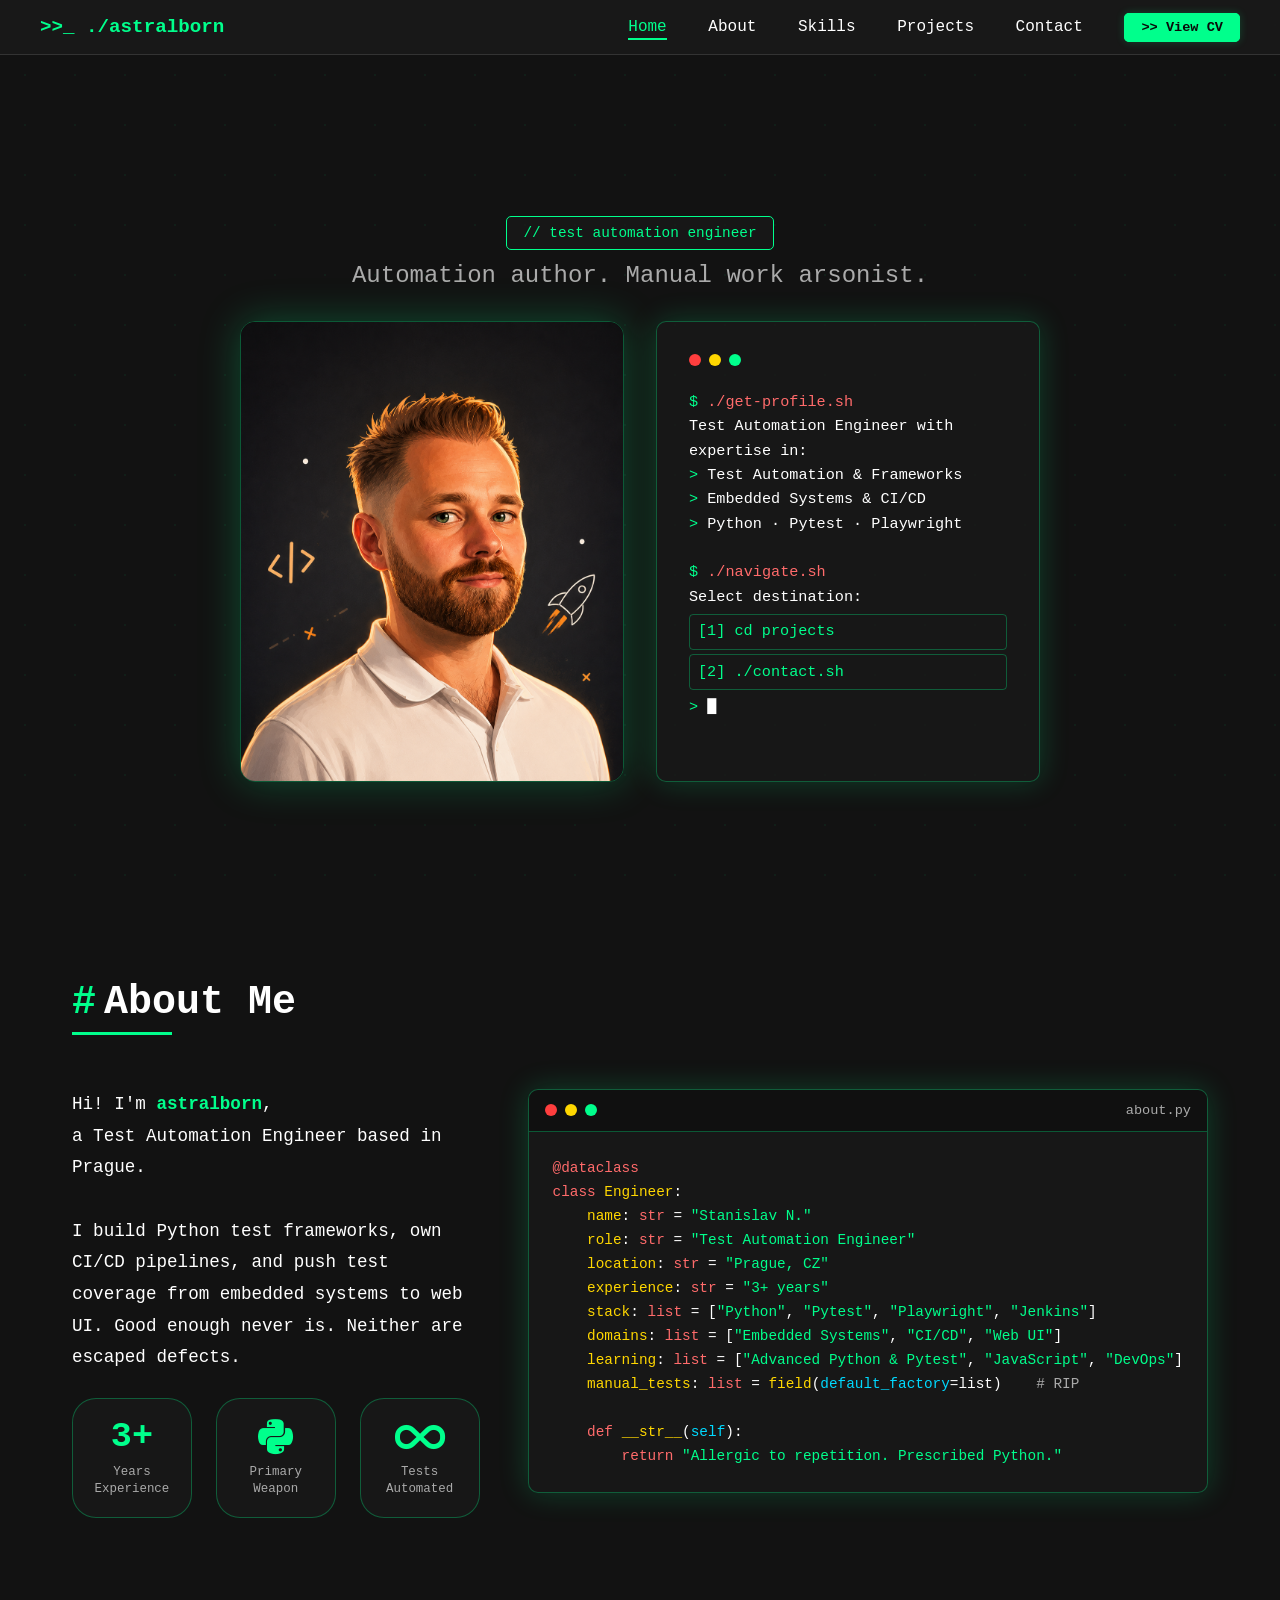
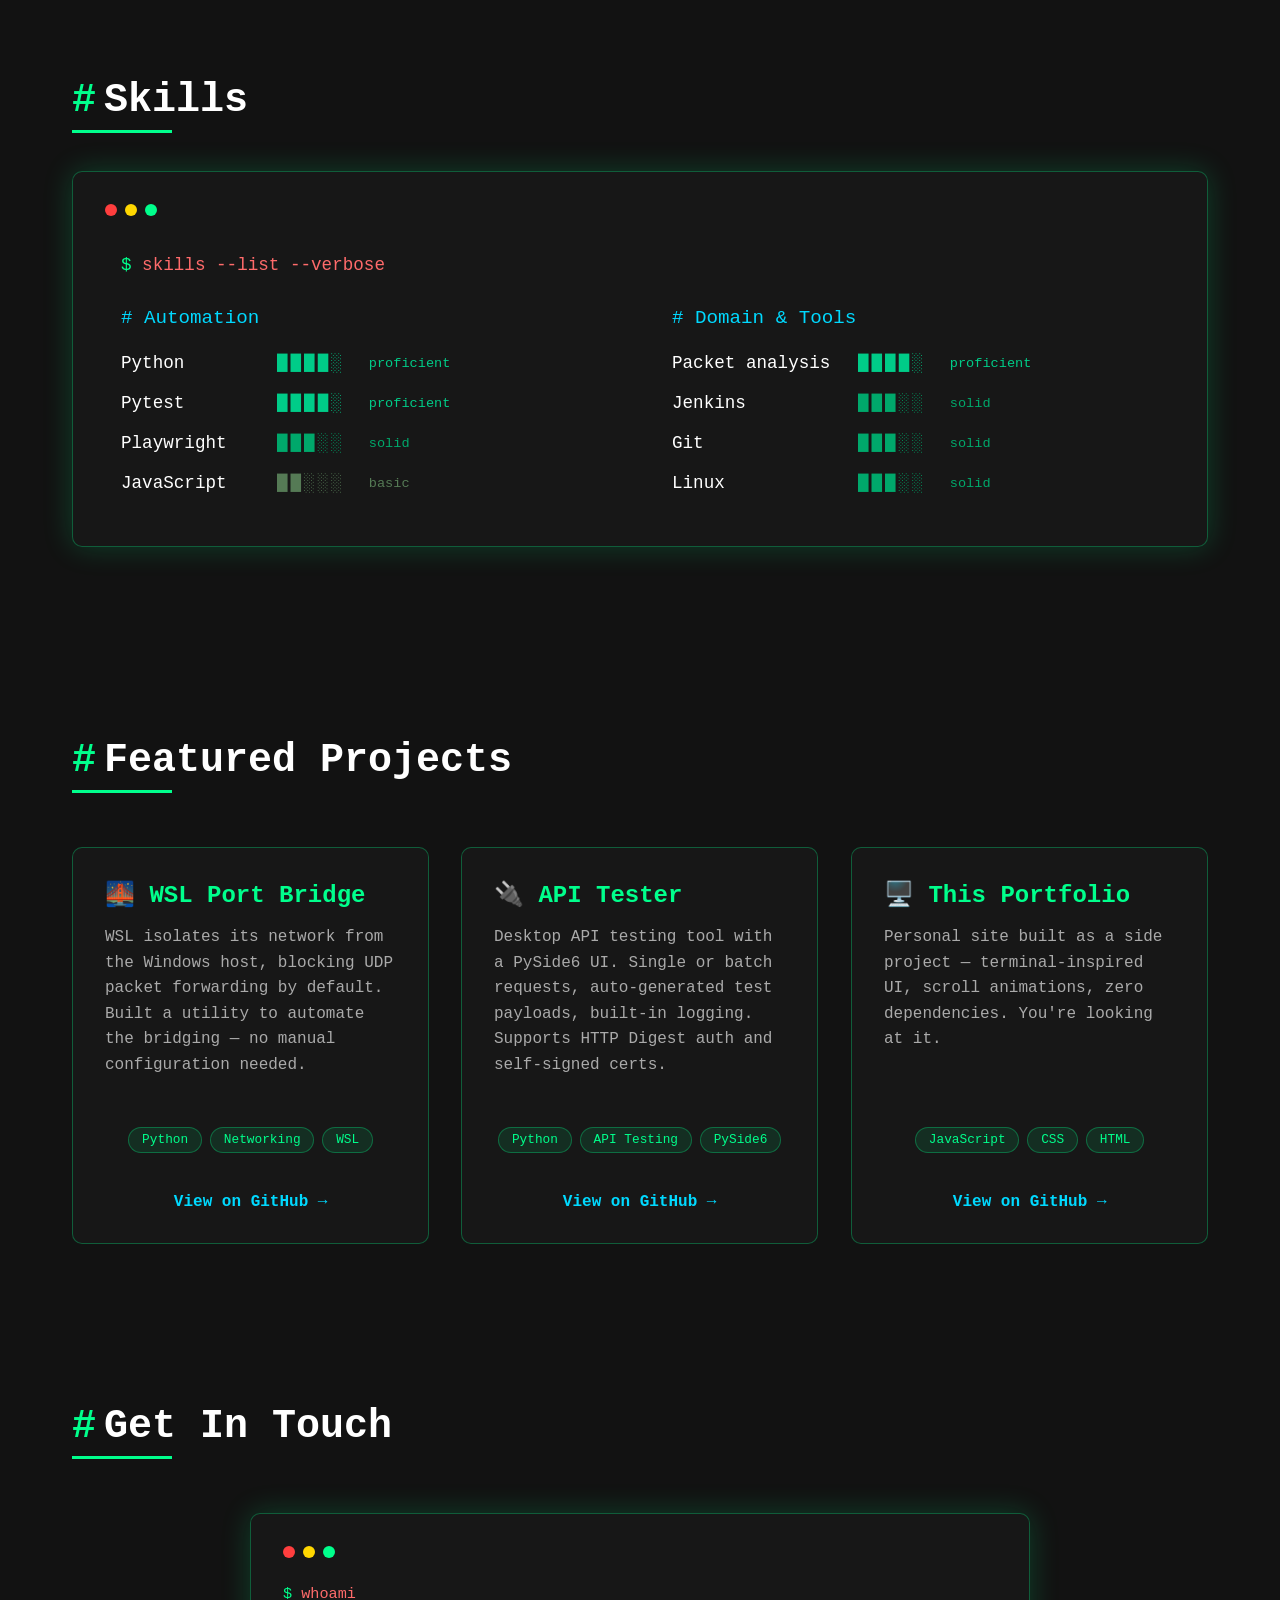
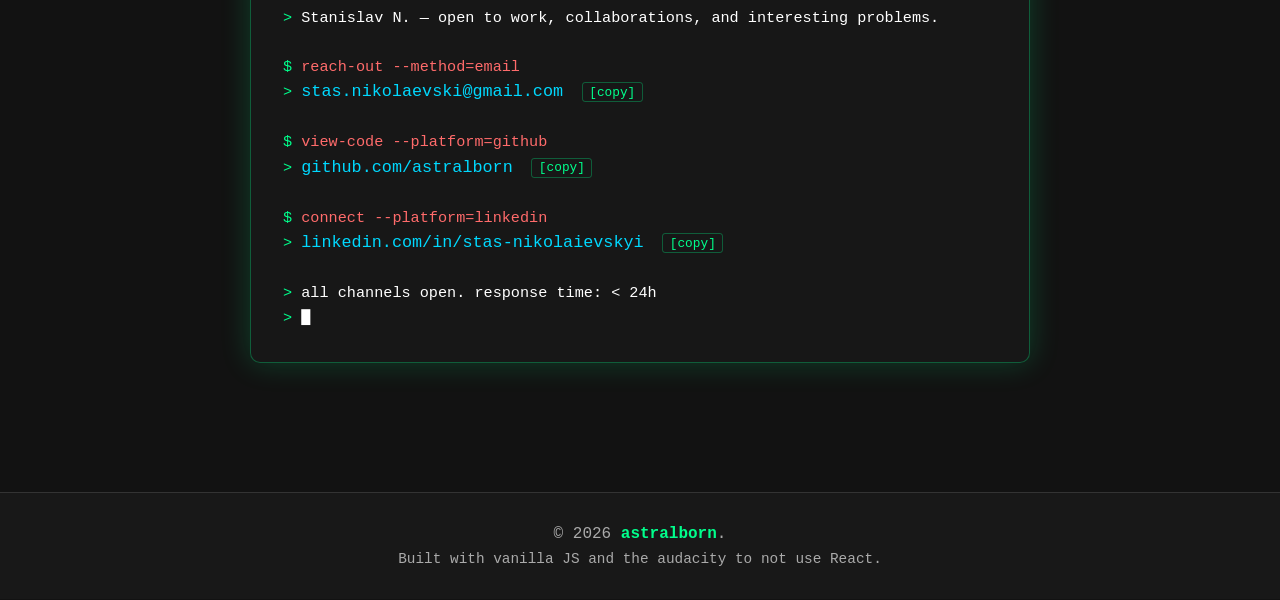
==== index.html @ 883e7834 "refactor: update Engineer class to use dataclass" ====
<!DOCTYPE html>
<html lang="en">
<head>
    <meta charset="UTF-8">
    <meta name="viewport" content="width=device-width, initial-scale=1.0">
    <title>astralborn | Personal Web </title>
    <meta name="description" content="Stanislav N. — Test Automation Engineer based in Prague. Python, Pytest, Playwright, embedded systems, CI/CD.">
    <meta name="author" content="astralborn">
    <link rel="icon" href="src/assets/images/favicon.svg" type="image/svg+xml">
    <meta name="theme-color" content="#121212">

    <meta property="og:title" content="Stanislav N. — Test Automation Engineer">
    <meta property="og:description" content="Test Automation Engineer based in Prague. Python, Pytest, Playwright, embedded systems, CI/CD.">
    <meta property="og:type" content="website">
    <meta property="og:url" content="https://astralborn.github.io">
    <meta property="og:image" content="https://astralborn.github.io/src/assets/images/mockup.png">
    <meta name="twitter:card" content="summary_large_image">
    <meta name="twitter:title" content="Stanislav N. — Test Automation Engineer">
    <meta name="twitter:description" content="Test Automation Engineer based in Prague. Python, Pytest, Playwright, embedded systems, CI/CD.">
    <meta name="twitter:image" content="https://astralborn.github.io/src/assets/images/mockup.png">

    <link rel="stylesheet" href="src/css/main.css">
    <link rel="stylesheet" href="src/css/components.css">
    <link rel="stylesheet" href="src/css/animations.css">
    <link rel="stylesheet" href="https://cdnjs.cloudflare.com/ajax/libs/font-awesome/6.5.0/css/all.min.css">
</head>
<body>

<nav>
    <div class="nav-content">
        <div class="logo">&gt;>_ ./astralborn <span class="logo-sign"></span></div>
        <div class="hamburger" onclick="toggleMenu()">
            <span></span>
            <span></span>
            <span></span>
        </div>
        <div class="nav-links" id="navLinks">
            <a href="#home" onclick="closeMenu()">Home</a>
            <a href="#about" onclick="closeMenu()">About</a>
            <a href="#skills" onclick="closeMenu()">Skills</a>
            <a href="#projects" onclick="closeMenu()">Projects</a>
            <a href="#contact" onclick="closeMenu()">Contact</a>
            <a href="src/assets/CV_astralborn.pdf" target="_blank" rel="noopener noreferrer" class="btn btn-primary btn-cv"> >> View CV</a>
        </div>
    </div>
</nav>

<section class="hero" id="home">
    <div class="hero-content fade-in">
        <div class="tag">// test automation engineer</div>
        <h1 class="sr-only">Stanislav N. — Test Automation Engineer</h1>
        <p class="subtitle">Automation author. Manual work arsonist.</p>

        <div class="hero-grid">
            <!-- PHOTO LEFT -->
            <img src="src/assets/images/photo.png" alt="" class="hero-photo"/>

            <!-- TERMINAL RIGHT -->
            <div class="terminal-window hero-terminal">
                <div class="terminal-header">
                    <div class="terminal-dot dot-red"></div>
                    <div class="terminal-dot dot-yellow"></div>
                    <div class="terminal-dot dot-green"></div>
                </div>
                <div class="terminal-text">
                    <p><span class="prompt">$</span> <span class="command">./get-profile.sh</span></p>
                    <p class="output">Test Automation Engineer with expertise in:</p>
                    <p class="output"><span class="prompt">&gt;</span> Test Automation & Frameworks</p>
                    <p class="output"><span class="prompt">&gt;</span> Embedded Systems & CI/CD</p>
                    <p class="output"><span class="prompt">&gt;</span> Python · Pytest · Playwright</p>
                    <br>
                    <p><span class="prompt">$</span> <span class="command">./navigate.sh</span></p>
                    <p class="output">Select destination:</p>
                    <a href="#projects" class="terminal-nav-link">[1] cd projects</a>
                    <a href="#contact" class="terminal-nav-link">[2] ./contact.sh</a>
                    <p><span class="prompt">&gt;</span> <span class="cursor">█</span></p>
                </div>
            </div>
        </div>
    </div>
</section>

<section id="about">
    <h2>About Me</h2>
    <div class="about-container">
        <div class="about-content about-content--custom fade-in">
            <div class="about-text about-text-col">
                <p class="about-intro">
                    Hi! I'm <span class="highlight">astralborn</span>,<br>
                    a Test Automation Engineer based in Prague.<br><br>
                    I build Python test frameworks, own CI/CD pipelines, and push test coverage
                    from embedded systems to web UI. Good enough never is. Neither are escaped defects.
                </p>
                <div class="about-stats about-stats--push">
                    <div class="stat-item">
                        <div class="stat-number">3+</div>
                        <div class="stat-label">Years Experience</div>
                    </div>
                    <div class="stat-item">
                        <i class="fa-brands fa-python stat-icon"></i>
                        <div class="stat-label">Primary Weapon</div>
                    </div>
                    <div class="stat-item">
                        <i class="fa-solid fa-infinity stat-icon"></i>
                        <div class="stat-label">Tests Automated</div>
                    </div>
                </div>
            </div>

            <div class="about-image">
                <div class="code-window">
                    <div class="code-header">
                        <div class="code-dot dot-red"></div>
                        <div class="code-dot dot-yellow"></div>
                        <div class="code-dot dot-green"></div>
                        <span class="code-title">about.py</span>
                    </div>
                    <div class="code-content code-content--large">
<pre><code><span class="code-keyword">@dataclass</span>
<span class="code-keyword">class</span> <span class="code-variable">Engineer</span>:
    <span class="code-variable">name</span>: <span class="code-keyword">str</span> = <span class="code-string">"Stanislav N."</span>
    <span class="code-variable">role</span>: <span class="code-keyword">str</span> = <span class="code-string">"Test Automation Engineer"</span>
    <span class="code-variable">location</span>: <span class="code-keyword">str</span> = <span class="code-string">"Prague, CZ"</span>
    <span class="code-variable">experience</span>: <span class="code-keyword">str</span> = <span class="code-string">"3+ years"</span>
    <span class="code-variable">stack</span>: <span class="code-keyword">list</span> = [<span class="code-string">"Python"</span>, <span class="code-string">"Pytest"</span>, <span class="code-string">"Playwright"</span>, <span class="code-string">"Jenkins"</span>]
    <span class="code-variable">domains</span>: <span class="code-keyword">list</span> = [<span class="code-string">"Embedded Systems"</span>, <span class="code-string">"CI/CD"</span>, <span class="code-string">"Web UI"</span>]
    <span class="code-variable">learning</span>: <span class="code-keyword">list</span> = [<span class="code-string">"Advanced Python & Pytest"</span>, <span class="code-string">"JavaScript"</span>, <span class="code-string">"DevOps"</span>]
    <span class="code-variable">manual_tests</span>: <span class="code-keyword">list</span> = <span class="code-variable">field</span>(<span class="code-property">default_factory</span>=list)    <span class="code-comment"># RIP</span>

    <span class="code-keyword">def</span> <span class="code-variable">__str__</span>(<span class="code-property">self</span>):
        <span class="code-keyword">return</span> <span class="code-string">"Allergic to repetition. Prescribed Python."</span></code></pre>
                    </div>
                </div>
            </div>
        </div>
    </div>
</section>

<section id="skills">
    <h2>Skills</h2>
    <div class="terminal-window skills-terminal fade-in">
        <div class="terminal-header">
            <div class="terminal-dot dot-red"></div>
            <div class="terminal-dot dot-yellow"></div>
            <div class="terminal-dot dot-green"></div>
        </div>
        <div class="terminal-text skills-terminal-text">

            <p class="skills-heading"><span class="prompt">$</span><span class="command"> skills --list --verbose</span></p>

            <div class="skills-cols">

                <!-- LEFT: Automation -->
                <div>
                    <p class="skill-cat-heading"># Automation</p>
                    <div class="skill-row"><span class="skill-name-col">Python</span><span class="skill-bar-proficient">████░</span><span class="skill-label skill-label--proficient">proficient</span></div>
                    <div class="skill-row"><span class="skill-name-col">Pytest</span><span class="skill-bar-proficient">████░</span><span class="skill-label skill-label--proficient">proficient</span></div>
                    <div class="skill-row"><span class="skill-name-col">Playwright</span><span class="skill-bar-solid">███░░</span><span class="skill-label skill-label--solid">solid</span></div>
                    <div class="skill-row"><span class="skill-name-col">JavaScript</span><span class="skill-bar-basic">██░░░</span><span class="skill-label skill-label--basic">basic</span></div>
                </div>

                <!-- RIGHT: Domain & Tools -->
                <div>
                    <p class="skill-cat-heading"># Domain & Tools</p>
                    <div class="skill-row"><span class="skill-name-col skill-name-col--wide">Packet analysis</span><span class="skill-bar-proficient">████░</span><span class="skill-label skill-label--proficient">proficient</span></div>
                    <div class="skill-row"><span class="skill-name-col skill-name-col--wide">Jenkins</span><span class="skill-bar-solid">███░░</span><span class="skill-label skill-label--solid">solid</span></div>
                    <div class="skill-row"><span class="skill-name-col skill-name-col--wide">Git</span><span class="skill-bar-solid">███░░</span><span class="skill-label skill-label--solid">solid</span></div>
                    <div class="skill-row"><span class="skill-name-col skill-name-col--wide">Linux</span><span class="skill-bar-solid">███░░</span><span class="skill-label skill-label--solid">solid</span></div>
                </div>

            </div>
        </div>
    </div>
</section>

<section id="projects">
    <h2>Featured Projects</h2>
    <div class="projects-grid">
        <div class="project-card project-card--col fade-in">
            <h3>🌉 WSL Port Bridge</h3>
            <p>WSL isolates its network from the Windows host, blocking UDP packet forwarding by default. Built a utility to automate the bridging — no manual configuration needed.</p>
            <div class="project-card-footer">
                <div class="blog-tags blog-tags--center">
                    <span class="blog-tag">Python</span>
                    <span class="blog-tag">Networking</span>
                    <span class="blog-tag">WSL</span>
                </div>
                <a href="https://github.com/Astralborn/WindowsWslPortBridge" target="_blank" rel="noopener noreferrer" class="project-link">View on GitHub &rarr;</a>
            </div>
        </div>

        <div class="project-card project-card--col project-card--delay-1 fade-in">
            <h3>🔌 API Tester</h3>
            <p>Desktop API testing tool with a PySide6 UI. Single or batch requests, auto-generated test payloads, built-in logging. Supports HTTP Digest auth and self-signed certs.</p>
            <div class="project-card-footer">
                <div class="blog-tags blog-tags--center">
                    <span class="blog-tag">Python</span>
                    <span class="blog-tag">API Testing</span>
                    <span class="blog-tag">PySide6</span>
                </div>
                <a href="https://github.com/Astralborn/API-tester" target="_blank" rel="noopener noreferrer" class="project-link">View on GitHub &rarr;</a>
            </div>
        </div>

        <div class="project-card project-card--col project-card--delay-2 fade-in">
            <h3>🖥️ This Portfolio</h3>
            <p>Personal site built as a side project — terminal-inspired UI, scroll animations, zero dependencies. You're looking at it.</p>
            <div class="project-card-footer">
                <div class="blog-tags blog-tags--center">
                    <span class="blog-tag">JavaScript</span>
                    <span class="blog-tag">CSS</span>
                    <span class="blog-tag">HTML</span>
                </div>
                <a href="https://github.com/astralborn/astralborn.github.io" target="_blank" rel="noopener noreferrer" class="project-link">View on GitHub &rarr;</a>
            </div>
        </div>
    </div>
</section>

<section id="contact">
    <h2>Get In Touch</h2>
    <div class="contact-container">
        <div class="terminal-window contact-terminal fade-in">
            <div class="terminal-header">
                <div class="terminal-dot dot-red"></div>
                <div class="terminal-dot dot-yellow"></div>
                <div class="terminal-dot dot-green"></div>
            </div>
            <div class="terminal-text contact-terminal-text">

                <p><span class="prompt">$</span><span class="command"> whoami</span></p>
                <p><span class="prompt">&gt;</span> <span class="output">Stanislav N. — open to work, collaborations, and interesting problems.</span></p>

                <br>

                <p><span class="prompt">$</span><span class="command"> reach-out --method=email</span></p>
                <p>
                    <span class="prompt">&gt;</span>
                    <a href="mailto:stas.nikolaevski@gmail.com" class="link contact-link">stas.nikolaevski@gmail.com</a>
                    <button class="copy-btn" data-copy="stas.nikolaevski@gmail.com">[copy]</button>
                </p>

                <br>

                <p><span class="prompt">$</span><span class="command"> view-code --platform=github</span></p>
                <p>
                    <span class="prompt">&gt;</span>
                    <a href="https://github.com/astralborn" target="_blank" rel="noopener noreferrer" class="link contact-link">github.com/astralborn</a>
                    <button class="copy-btn" data-copy="github.com/astralborn">[copy]</button>
                </p>

                <br>

                <p><span class="prompt">$</span><span class="command"> connect --platform=linkedin</span></p>
                <p>
                    <span class="prompt">&gt;</span>
                    <a href="https://linkedin.com/in/stas-nikolaievskyi" target="_blank" rel="noopener noreferrer" class="link contact-link">linkedin.com/in/stas-nikolaievskyi</a>
                    <button class="copy-btn" data-copy="linkedin.com/in/stas-nikolaievskyi">[copy]</button>
                </p>

                <br>
                <p><span class="prompt">&gt;</span> <span class="output">all channels open. response time: &lt; 24h</span></p>
                <p><span class="prompt">&gt;</span> <span class="cursor">█</span></p>

            </div>
        </div>
    </div>
</section>

<footer>
    <p>&copy; <span id="year"></span> <span class="signature">astralborn</span>.</p>
    <p class="footer-sub">Built with vanilla JS and the audacity to not use React.</p>
</footer>

<script src="src/js/main.js"></script>
</body>
</html>

<!-- End of file -->
---- src/css/main.css ----
* {
    margin: 0;
    padding: 0;
    box-sizing: border-box;
}

.sr-only {
    position: absolute;
    width: 1px;
    height: 1px;
    padding: 0;
    margin: -1px;
    overflow: hidden;
    clip: rect(0, 0, 0, 0);
    white-space: nowrap;
    border: 0;
}


/* ── Base ────────────────────────────────────────────────── */

body {
    font-family: 'Courier New', monospace;
    background: #121212;
    color: #fff;
    overflow-x: hidden;
}

body::before {
    content: '';
    position: fixed;
    top: 0;
    left: 0;
    width: 100%;
    height: 100%;
    background-image: radial-gradient(#00FF8C 1px, transparent 1px);
    background-size: 50px 50px;
    opacity: 0.05;
    z-index: -1;
    pointer-events: none;
}

/* ── Nav ─────────────────────────────────────────────────── */

nav {
    position: fixed;
    top: 0;
    width: 100%;
    background: rgba(26, 26, 26, 0.95);
    border-bottom: 1px solid #333;
    padding: 1rem 2rem;
    z-index: 1000;
    backdrop-filter: blur(10px);
}

.nav-content {
    max-width: 1200px;
    margin: 0 auto;
    display: flex;
    justify-content: space-between;
    align-items: center;
}

.logo {
    color: #00FF8C;
    font-size: 1.2rem;
    font-weight: bold;
    cursor: pointer;
}

.nav-links a {
    color: #fff;
    text-decoration: none;
    margin-left: 2rem;
    transition: color 0.3s;
}

.nav-links a:hover { color: #00FF8C; }

.hamburger {
    display: none;
    flex-direction: column;
    cursor: pointer;
    gap: 5px;
}

.hamburger span {
    width: 25px;
    height: 3px;
    background: #00FF8C;
    transition: all 0.3s;
}

/* ── Hero ────────────────────────────────────────────────── */

.hero {
    min-height: 100vh;
    display: flex;
    align-items: center;
    justify-content: center;
    padding: 80px 2rem 2rem;
}

.hero-content {
    text-align: center;
    max-width: 800px;
}

.tag {
    display: inline-block;
    border: 1px solid #00FF8C;
    padding: 0.5rem 1rem;
    border-radius: 5px;
    background: rgba(26, 26, 26, 0.7);
    color: #00FF8C;
    margin-bottom: 0.75rem;
    font-size: 0.9rem;
}

h1 {
    font-size: 4rem;
    margin-bottom: 0.5rem;
    background: linear-gradient(45deg, #00FF8C, #00D9FF);
    -webkit-background-clip: text;
    -webkit-text-fill-color: transparent;
    background-clip: text;
}

.subtitle {
    font-size: 1.5rem;
    color: #aaa;
    margin-bottom: 1.5rem;
}

/* ── Terminal window (shared) ────────────────────────────── */

.terminal-window {
    background: rgba(26, 26, 26, 0.8);
    border: 1px solid rgba(0, 255, 140, 0.3);
    border-radius: 10px;
    padding: 2rem;
    margin: 2rem auto;
    max-width: 700px;
    text-align: left;
    box-shadow: 0 0 30px rgba(0, 255, 140, 0.2);
}

.terminal-header {
    display: flex;
    gap: 0.5rem;
    margin-bottom: 1.5rem;
}

.terminal-dot {
    width: 12px;
    height: 12px;
    border-radius: 50%;
}

.dot-red    { background: #FF3E3E; }
.dot-yellow { background: #FFD700; }
.dot-green  { background: #00FF8C; }

.terminal-text {
    font-size: 0.95rem;
    line-height: 1.6;
}

.terminal-text .prompt  { color: #00FF8C; }
.terminal-text .command { color: #FF6B6B; }
.terminal-text .output  { color: #fff; }

.terminal-text .link {
    color: #00D9FF;
    text-decoration: none;
    transition: color 0.3s;
}

.terminal-text .link:hover { color: #00FF8C; }

/* ── Buttons ─────────────────────────────────────────────── */

.btn {
    padding: 1rem 2rem;
    border-radius: 5px;
    text-decoration: none;
    font-family: 'Courier New', monospace;
    font-weight: bold;
    transition: all 0.3s;
    border: 1px solid;
}

.btn-primary {
    background: transparent;
    border-color: #00FF8C;
    color: #00FF8C;
}

.btn-primary:hover {
    background: #00FF8C;
    color: #121212;
}

/* ── Sections (shared) ───────────────────────────────────── */

section {
    padding: 5rem 2rem;
    max-width: 1200px;
    margin: 0 auto;
}

h2 {
    font-size: 2.5rem;
    margin-bottom: 1rem;
    position: relative;
    display: inline-block;
}

h2::before {
    content: '#';
    color: #00FF8C;
    margin-right: 0.5rem;
}

h2::after {
    content: '';
    position: absolute;
    bottom: -10px;
    left: 0;
    width: 100px;
    height: 3px;
    background: #00FF8C;
}

.lazy-section {
    opacity: 0;
    transform: translateY(30px);
    transition: opacity 0.6s ease-out, transform 0.6s ease-out;
}

.lazy-section.visible {
    opacity: 1;
    transform: translateY(0);
}

/* ── About ───────────────────────────────────────────────── */

.about-container { margin-top: 3rem; }

.about-content {
    display: grid;
    grid-template-columns: 1fr 1fr;
    gap: 3rem;
    align-items: start;
}

.about-text p {
    color: #aaa;
    line-height: 1.8;
    margin-bottom: 1.5rem;
}

.about-intro {
    font-size: 1.2rem;
    color: #fff !important;
}

.about-text .highlight {
    color: #00FF8C;
    font-weight: bold;
}

.about-text .link {
    color: #00D9FF;
    text-decoration: none;
    transition: color 0.3s;
}

.about-text .link:hover { color: #00FF8C; }

.about-stats {
    display: grid;
    grid-template-columns: repeat(3, 1fr);
    gap: 1.5rem;
    margin-top: 2rem;
}

.stat-item {
    aspect-ratio: 1 / 1;
    display: flex;
    flex-direction: column;
    align-items: center;
    justify-content: center;
    background: rgba(26, 26, 26, 0.8);
    border: 1px solid rgba(0, 255, 140, 0.3);
    border-radius: 24px;
    transition: all 0.3s;
}

.stat-item:hover {
    transform: translateY(-5px);
    box-shadow: 0 0 30px rgba(0, 255, 140, 0.3);
    border-color: #00FF8C;
}

.stat-number {
    font-size: 2.2rem;
    color: #00FF8C;
    font-weight: bold;
    margin-bottom: 0.4rem;
}

.stat-label {
    color: #aaa;
    font-size: 0.78rem;
    text-align: center;
    padding: 0 0.5rem;
    line-height: 1.4;
}

.about-image {
    position: sticky;
    top: 100px;
}

/* ── Code window (about.py) ──────────────────────────────── */

.code-window {
    background: rgba(26, 26, 26, 0.8);
    border: 1px solid rgba(0, 255, 140, 0.3);
    border-radius: 10px;
    overflow: hidden;
    box-shadow: 0 0 30px rgba(0, 255, 140, 0.2);
}

.code-header {
    background: rgba(0, 0, 0, 0.3);
    padding: 0.8rem 1rem;
    display: flex;
    align-items: center;
    gap: 0.5rem;
    border-bottom: 1px solid rgba(0, 255, 140, 0.3);
}

.code-dot {
    width: 12px;
    height: 12px;
    border-radius: 50%;
}

.code-title {
    color: #aaa;
    font-size: 0.85rem;
    margin-left: auto;
}

.code-content {
    padding: 1.5rem;
    overflow-x: auto;
}

.code-content pre { margin: 0; }

.code-content code {
    font-family: 'Courier New', monospace;
    font-size: 0.9rem;
    line-height: 1.6;
    color: #fff;
}

.code-keyword  { color: #FF6B6B; }
.code-variable { color: #FFD700; }
.code-property { color: #00D9FF; }
.code-string   { color: #00FF8C; }

/* ── Projects ────────────────────────────────────────────── */

.projects-grid {
    display: grid;
    grid-template-columns: repeat(auto-fit, minmax(300px, 1fr));
    gap: 2rem;
    margin-top: 3rem;
}

.project-card {
    background: rgba(26, 26, 26, 0.8);
    border: 1px solid rgba(0, 255, 140, 0.3);
    border-radius: 10px;
    padding: 2rem;
    transition: transform 0.3s, box-shadow 0.3s;
}

.project-card:hover {
    transform: translateY(-5px);
    box-shadow: 0 0 30px rgba(0, 255, 140, 0.3);
}

.project-card h3 {
    color: #00FF8C;
    margin-bottom: 1rem;
    font-size: 1.5rem;
}

.project-card p {
    color: #aaa;
    line-height: 1.6;
    margin-bottom: 1.5rem;
}

.project-link {
    color: #00D9FF;
    text-decoration: none;
    font-weight: bold;
    transition: color 0.3s;
}

.project-link:hover { color: #00FF8C; }

/* ── Contact ─────────────────────────────────────────────── */

.contact-container {
    max-width: 800px;
    margin: 3rem auto;
}

/* ── Footer ──────────────────────────────────────────────── */

footer {
    text-align: center;
    padding: 2rem;
    background: rgba(26, 26, 26, 0.9);
    border-top: 1px solid #333;
    color: #aaa;
}

footer .signature {
    color: #00FF8C;
    font-weight: bold;
    cursor: pointer;
}

/* ── Mobile ──────────────────────────────────────────────── */

@media (max-width: 768px) {
    h1 { font-size: 2.5rem; }
    h2 { font-size: 2rem; }


    .hamburger { display: flex; }

    .nav-links {
        position: fixed;
        top: 60px;
        left: -100%;
        width: 100%;
        background: rgba(26, 26, 26, 0.98);
        flex-direction: column;
        padding: 2rem;
        transition: left 0.3s ease;
        border-bottom: 1px solid #333;
    }

    .nav-links.active { left: 0; }

    .nav-links a {
        margin: 0.5rem 0;
        padding: 1rem;
        border-bottom: 1px solid rgba(0, 255, 140, 0.1);
    }

    .about-content {
        grid-template-columns: 1fr;
        gap: 2rem;
    }

    .about-image {
        position: static;
        order: -1;
    }

    .about-stats {
        grid-template-columns: repeat(3, 1fr);
        gap: 0.75rem;
    }

    .code-content  { font-size: 0.8rem; }
    .terminal-window { max-width: 100%; }

    #skills {
        padding-left: 1rem;
        padding-right: 1rem;
    }
}
---- src/css/components.css ----
.code-comment {
    color: #aaa;
}


.logo-sign {
    color: #aaa;
    font-size: 0.9rem;
}

.stat-icon {
    color: #00FF8C;
    font-size: 2.5rem;
    display: block;
    margin-bottom: 0.4rem;
}

.fade-in {
    animation: fadeIn 0.6s ease-out forwards;
    will-change: opacity, transform;
}

.nav-links a {
    position: relative;
    padding-bottom: 2px;
}

.nav-links a::after {
    content: '';
    position: absolute;
    bottom: -2px;
    left: 0;
    width: 0;
    height: 2px;
    background: #00FF8C;
    transition: width 0.25s ease;
}

.nav-links a.nav-active::after,
.nav-links a:hover::after {
    width: 100%;
}

.nav-links a.nav-active {
    color: #00FF8C;
}

.nav-links a.btn-cv {
    padding: 0.4rem 1rem;
    font-size: 0.85rem;
    background: #00FF8C;
    color: #0a0a0a !important;
    font-weight: bold;
    box-shadow: 0 0 8px rgba(0, 255, 140, 0.2);
    transition: all 0.3s;
}

.nav-links a.btn-cv:hover {
    background: #00e07a;
    color: #0a0a0a !important;
    box-shadow: 0 0 12px rgba(0, 255, 140, 0.35);
}

/* btn-cv gets no underline — it already has a filled background */
.nav-links a.btn-cv::after {
    display: none;
}

/* --- Hero grid --- */
.hero-grid {
    display: grid;
    grid-template-columns: 1fr 1fr;
    gap: 2rem;
    align-items: stretch;
    margin: 2rem auto;
    max-width: 900px;
    height: 380px;
}

/* --- Hero photo --- */
.hero-photo {
    width: 100%;
    height: 80%;
    object-fit: cover;
    object-position: top;
    border-radius: 15px;
    border: 1px solid rgba(0, 255, 140, 0.3);
    box-shadow: 0 0 40px rgba(0, 255, 140, 0.25);
}

/* --- Hero terminal --- */
.hero-terminal {
    height: 80%;
    margin: 0;
}

/* --- Terminal nav links --- */
.terminal-nav-link {
    display: block;
    color: #00FF8C;
    text-decoration: none;
    font-family: 'Courier New', monospace;
    padding: 0.3rem 0.5rem;
    border: 1px solid rgba(0, 255, 140, 0.3);
    border-radius: 4px;
    margin: 0.3rem 0;
    transition: all 0.2s;
}

.terminal-nav-link:hover {
    background: rgba(0, 255, 140, 0.1);
    border-color: #00FF8C;
}

/* --- Blinking cursor --- */
.cursor {
    display: inline-block;
    animation: cursor-blink 1s step-end infinite;
}

/* --- About section overrides --- */
.about-content--custom {
    grid-template-columns: 1fr 0.8fr;
}

.about-text-col {
    display: flex;
    flex-direction: column;
    justify-content: space-between;
    height: 100%;
}

.about-intro {
    font-size: 1.1rem;
    line-height: 1.8;
}

.about-stats--push {
    margin-top: auto;
}

/* --- Code content large variant --- */
.code-content--large {
    overflow-x: auto;
    max-width: 100%;
    font-size: 1.2rem;
}

/* --- Skills section --- */
.skills-terminal {
    max-width: 100%;
    margin-top: 2rem;
}

.skills-terminal-text {
    line-height: 2;
    font-size: 1.1rem;
    padding: 0.5rem 1rem;
}

.skills-heading {
    margin-bottom: 1rem;
}

.skills-cols {
    display: grid;
    grid-template-columns: 1fr 1fr;
    gap: 0 4rem;
}

.skill-cat-heading {
    color: #00D9FF;
    font-size: 1.2rem;
    margin-bottom: 0.5rem;
}

.skill-row {
    display: flex;
    align-items: center;
    gap: 1rem;
    margin-bottom: 0.3rem;
}

.skill-name-col {
    min-width: 140px;
}

.skill-name-col--wide {
    min-width: 170px;
    white-space: nowrap;
}

.skill-bar-proficient { color: #00cc88; letter-spacing: 3px; }
.skill-bar-solid      { color: #00a86b; letter-spacing: 3px; }
.skill-bar-basic      { color: #557a55; letter-spacing: 3px; }

.skill-label {
    font-size: 0.85rem;
    margin-left: 0.5rem;
}

.skill-label--proficient { color: #00cc88; }
.skill-label--solid      { color: #00a86b; }
.skill-label--basic      { color: #557a55; }

/* --- Project cards --- */
.project-card--col {
    display: flex;
    flex-direction: column;
}

.project-card--delay-1 { animation-delay: 0.1s; }
.project-card--delay-2 { animation-delay: 0.2s; }

.project-card-footer {
    margin-top: auto;
    padding-top: 1.5rem;
    display: flex;
    flex-direction: column;
    gap: 1rem;
    align-items: center;
}

.blog-tags--center {
    justify-content: center;
}

/* --- Contact section --- */
.contact-terminal {
    max-width: 780px;
    margin: 3rem auto;
}

.contact-terminal-text {
    line-height: 1.6;
}

.contact-link {
    font-size: 1.05rem;
}

/* --- Copy button --- */
.copy-btn {
    background: transparent;
    border: 1px solid rgba(0, 255, 140, 0.3);
    color: #00FF8C;
    font-family: 'Courier New', monospace;
    font-size: 0.8rem;
    padding: 0.1rem 0.4rem;
    border-radius: 3px;
    cursor: pointer;
    margin-left: 0.6rem;
    transition: all 0.2s;
    vertical-align: middle;
}

.copy-btn:hover {
    background: rgba(0, 255, 140, 0.1);
    border-color: #00FF8C;
}

/* --- Project tags --- */
.blog-tags {
    display: flex;
    gap: 0.5rem;
    flex-wrap: wrap;
    margin-bottom: 1.5rem;
}

.blog-tag {
    background: rgba(0, 255, 140, 0.1);
    color: #00FF8C;
    padding: 0.3rem 0.8rem;
    border-radius: 15px;
    font-size: 0.8rem;
    border: 1px solid rgba(0, 255, 140, 0.3);
}

/* --- Footer --- */
.footer-sub {
    margin-top: 0.5rem;
    font-size: 0.9rem;
}

/* --- Mobile overrides --- */
@media (max-width: 768px) {
    .hero-grid {
        grid-template-columns: 1fr;
        height: auto;
    }

    .hero-photo {
        height: 280px;
    }

    .hero-terminal {
        height: auto;
    }

    .about-content--custom {
        grid-template-columns: 1fr;
    }

    .skills-cols {
        grid-template-columns: 1fr;
        gap: 1.5rem 0;
    }

    .skill-name-col {
        min-width: 100px;
    }

    .skill-name-col--wide {
        min-width: 100px;
    }

    .nav-links a::after {
        display: none;
    }
}
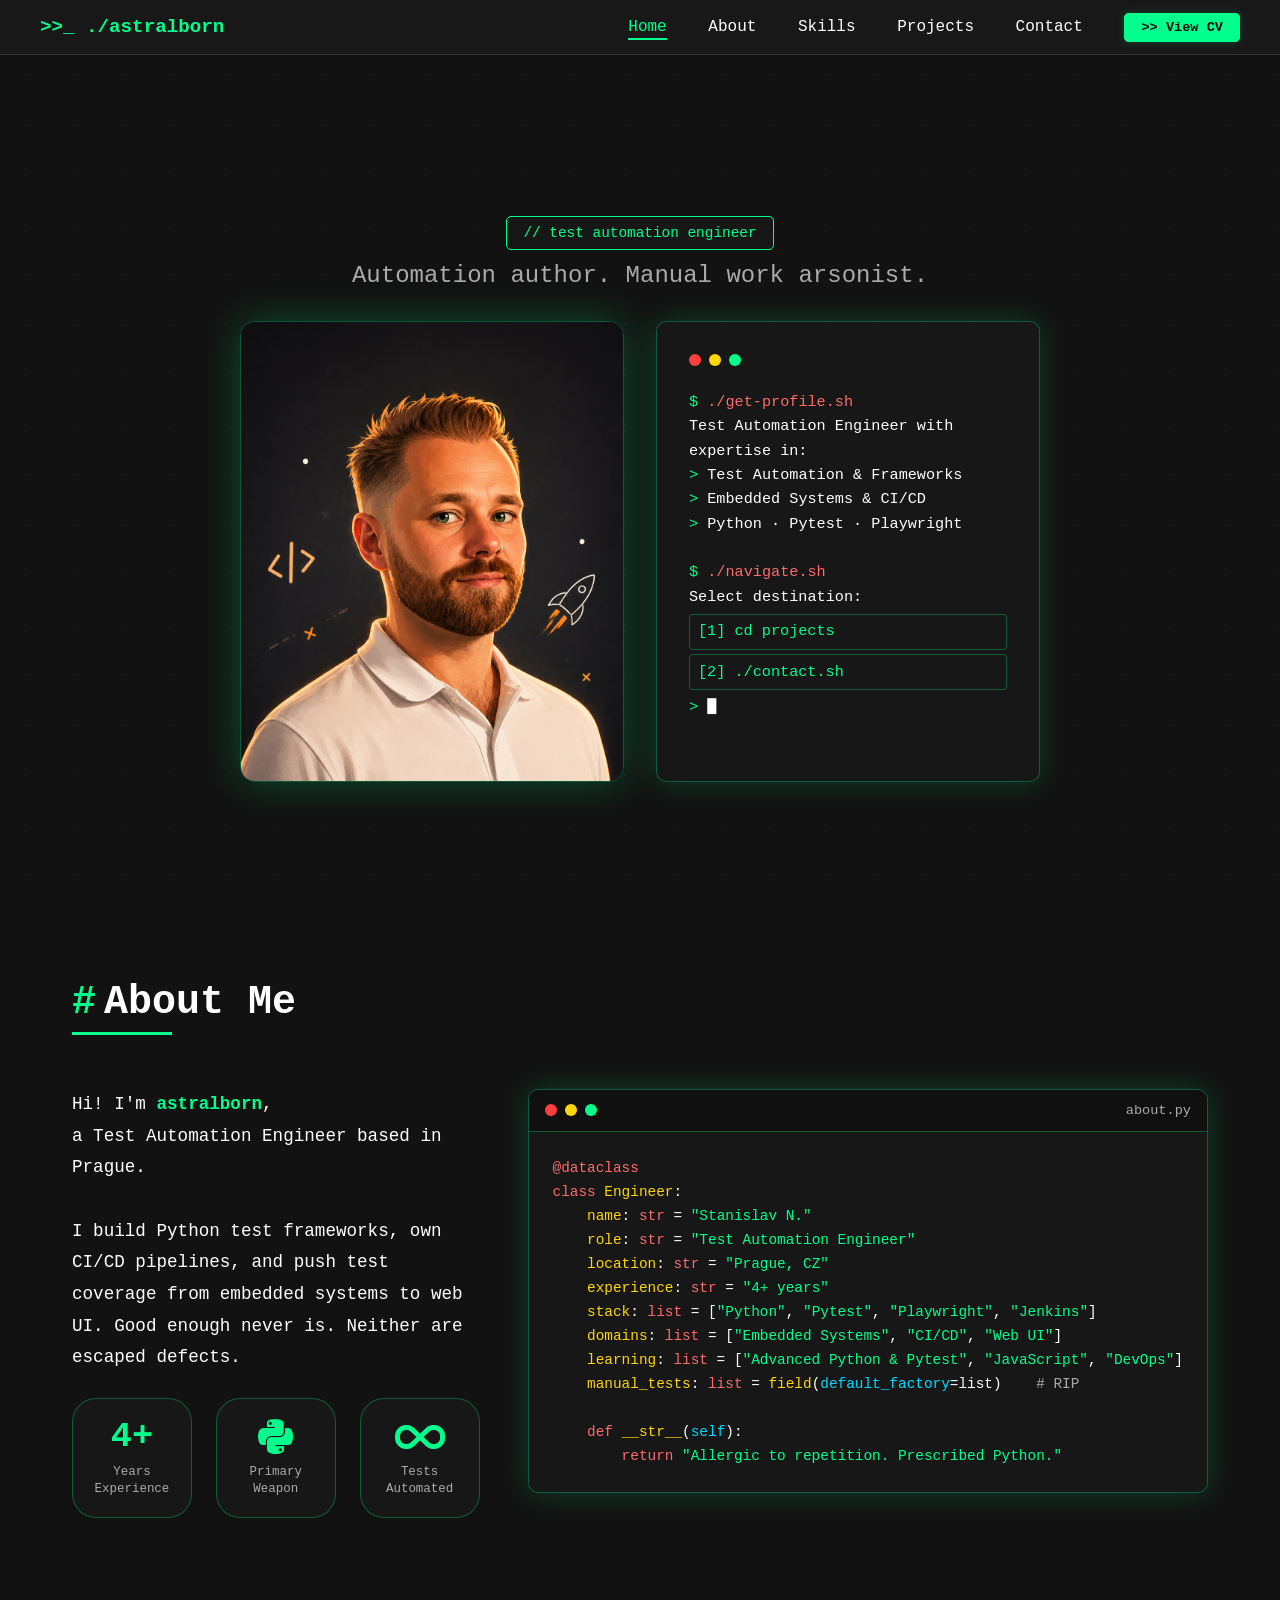
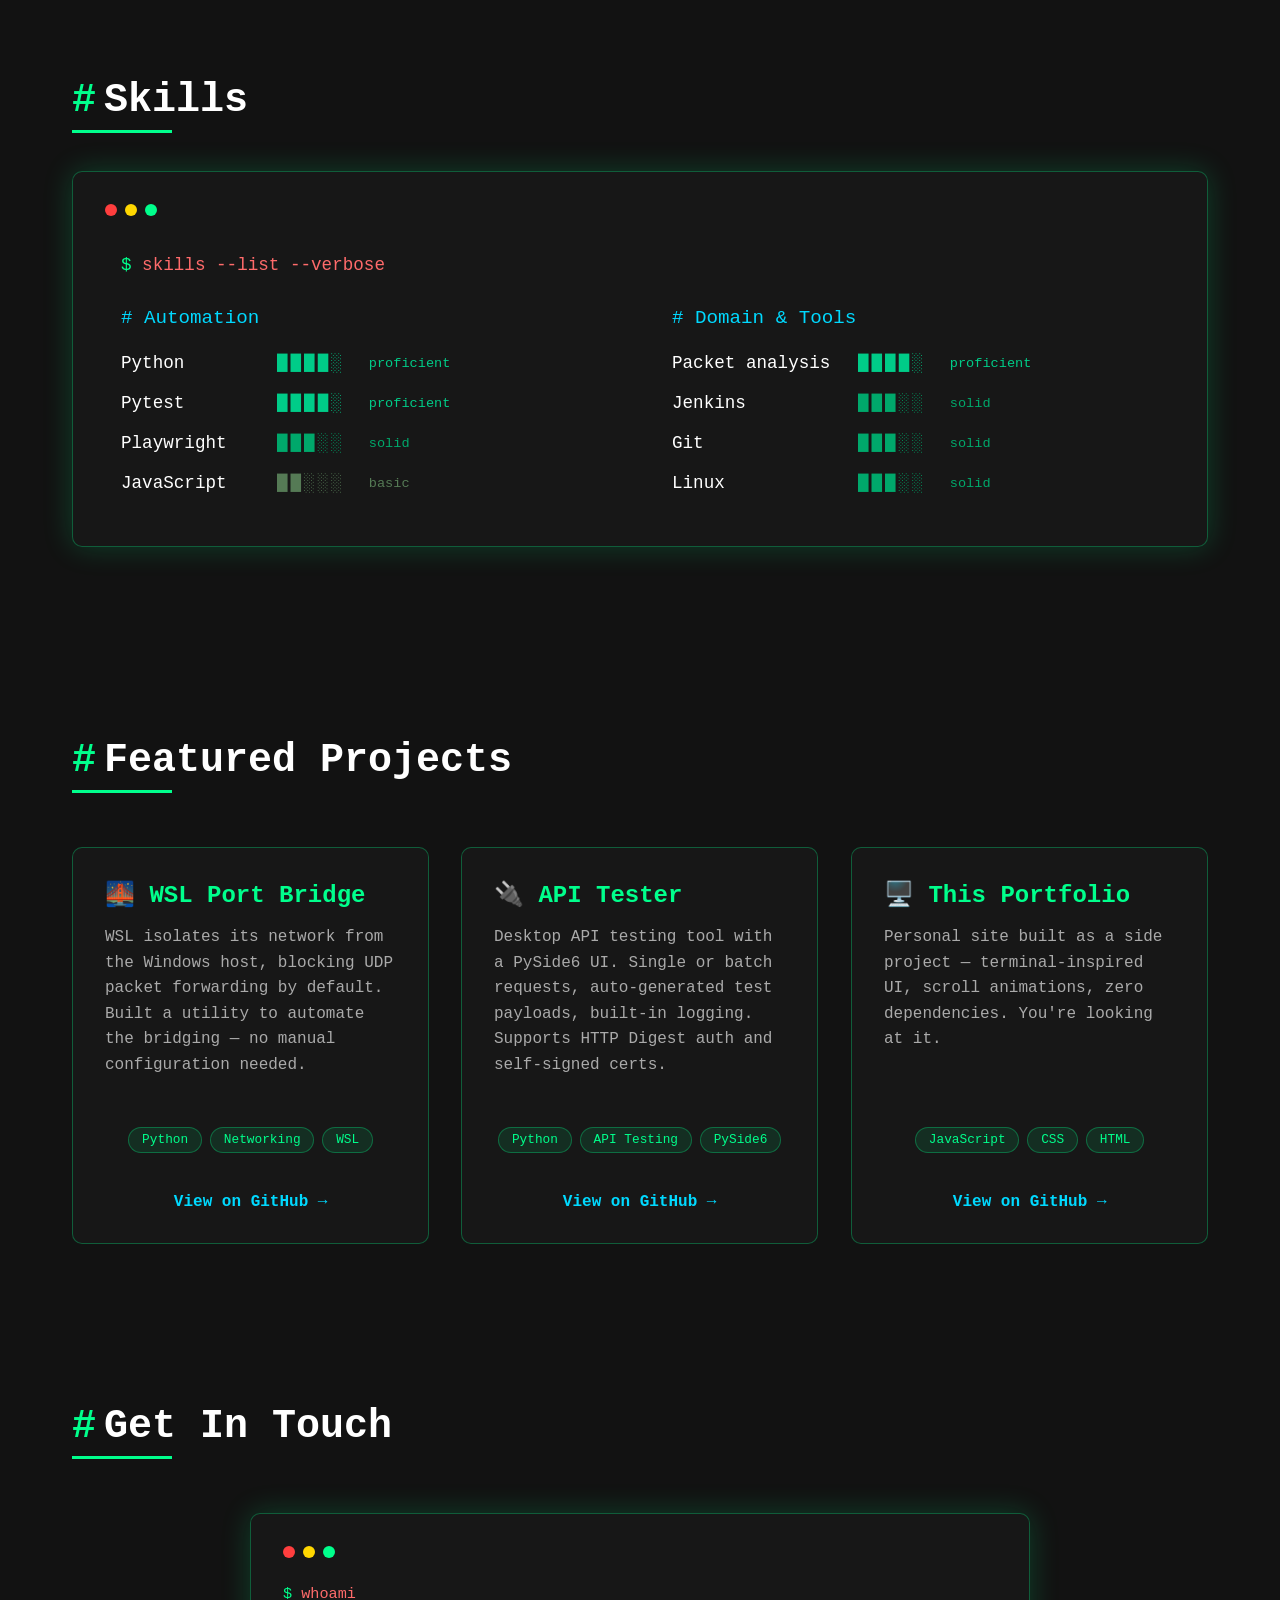
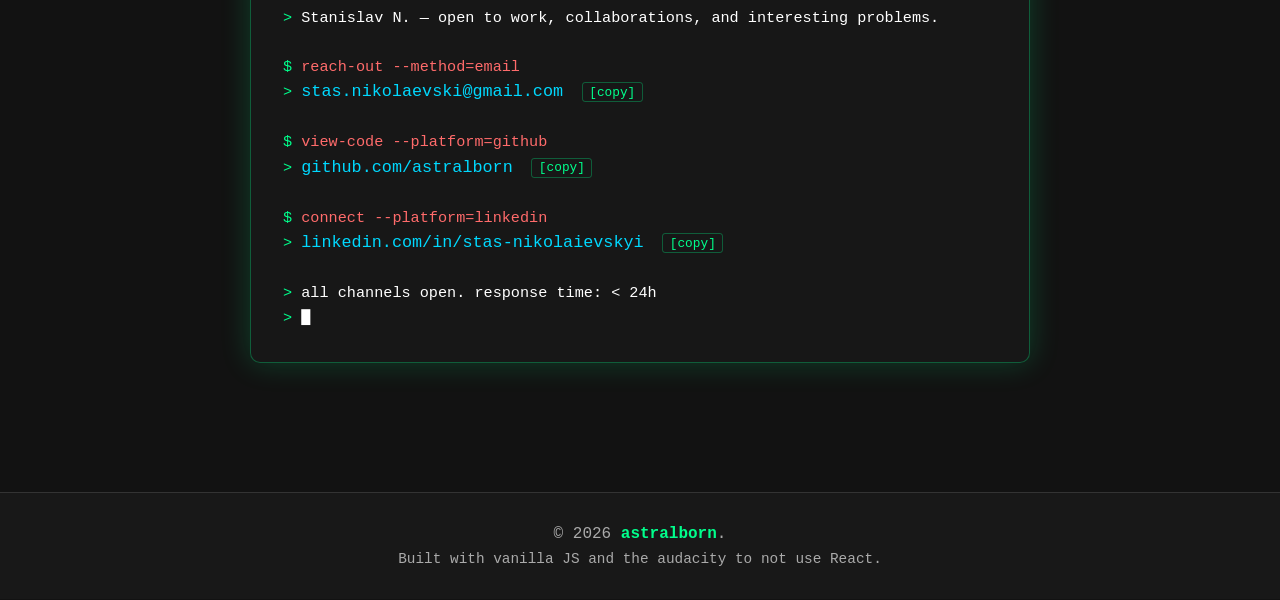
==== commit 1dd67265: "update: increment years of experience from 3+ to 4+" ====
--- a/index.html
+++ b/index.html
@@ -93,7 +93,7 @@
                 </p>
                 <div class="about-stats about-stats--push">
                     <div class="stat-item">
-                        <div class="stat-number">3+</div>
+                        <div class="stat-number">4+</div>
                         <div class="stat-label">Years Experience</div>
                     </div>
                     <div class="stat-item">
@@ -121,7 +121,7 @@
     <span class="code-variable">name</span>: <span class="code-keyword">str</span> = <span class="code-string">"Stanislav N."</span>
     <span class="code-variable">role</span>: <span class="code-keyword">str</span> = <span class="code-string">"Test Automation Engineer"</span>
     <span class="code-variable">location</span>: <span class="code-keyword">str</span> = <span class="code-string">"Prague, CZ"</span>
-    <span class="code-variable">experience</span>: <span class="code-keyword">str</span> = <span class="code-string">"3+ years"</span>
+    <span class="code-variable">experience</span>: <span class="code-keyword">str</span> = <span class="code-string">"4+ years"</span>
     <span class="code-variable">stack</span>: <span class="code-keyword">list</span> = [<span class="code-string">"Python"</span>, <span class="code-string">"Pytest"</span>, <span class="code-string">"Playwright"</span>, <span class="code-string">"Jenkins"</span>]
     <span class="code-variable">domains</span>: <span class="code-keyword">list</span> = [<span class="code-string">"Embedded Systems"</span>, <span class="code-string">"CI/CD"</span>, <span class="code-string">"Web UI"</span>]
     <span class="code-variable">learning</span>: <span class="code-keyword">list</span> = [<span class="code-string">"Advanced Python & Pytest"</span>, <span class="code-string">"JavaScript"</span>, <span class="code-string">"DevOps"</span>]
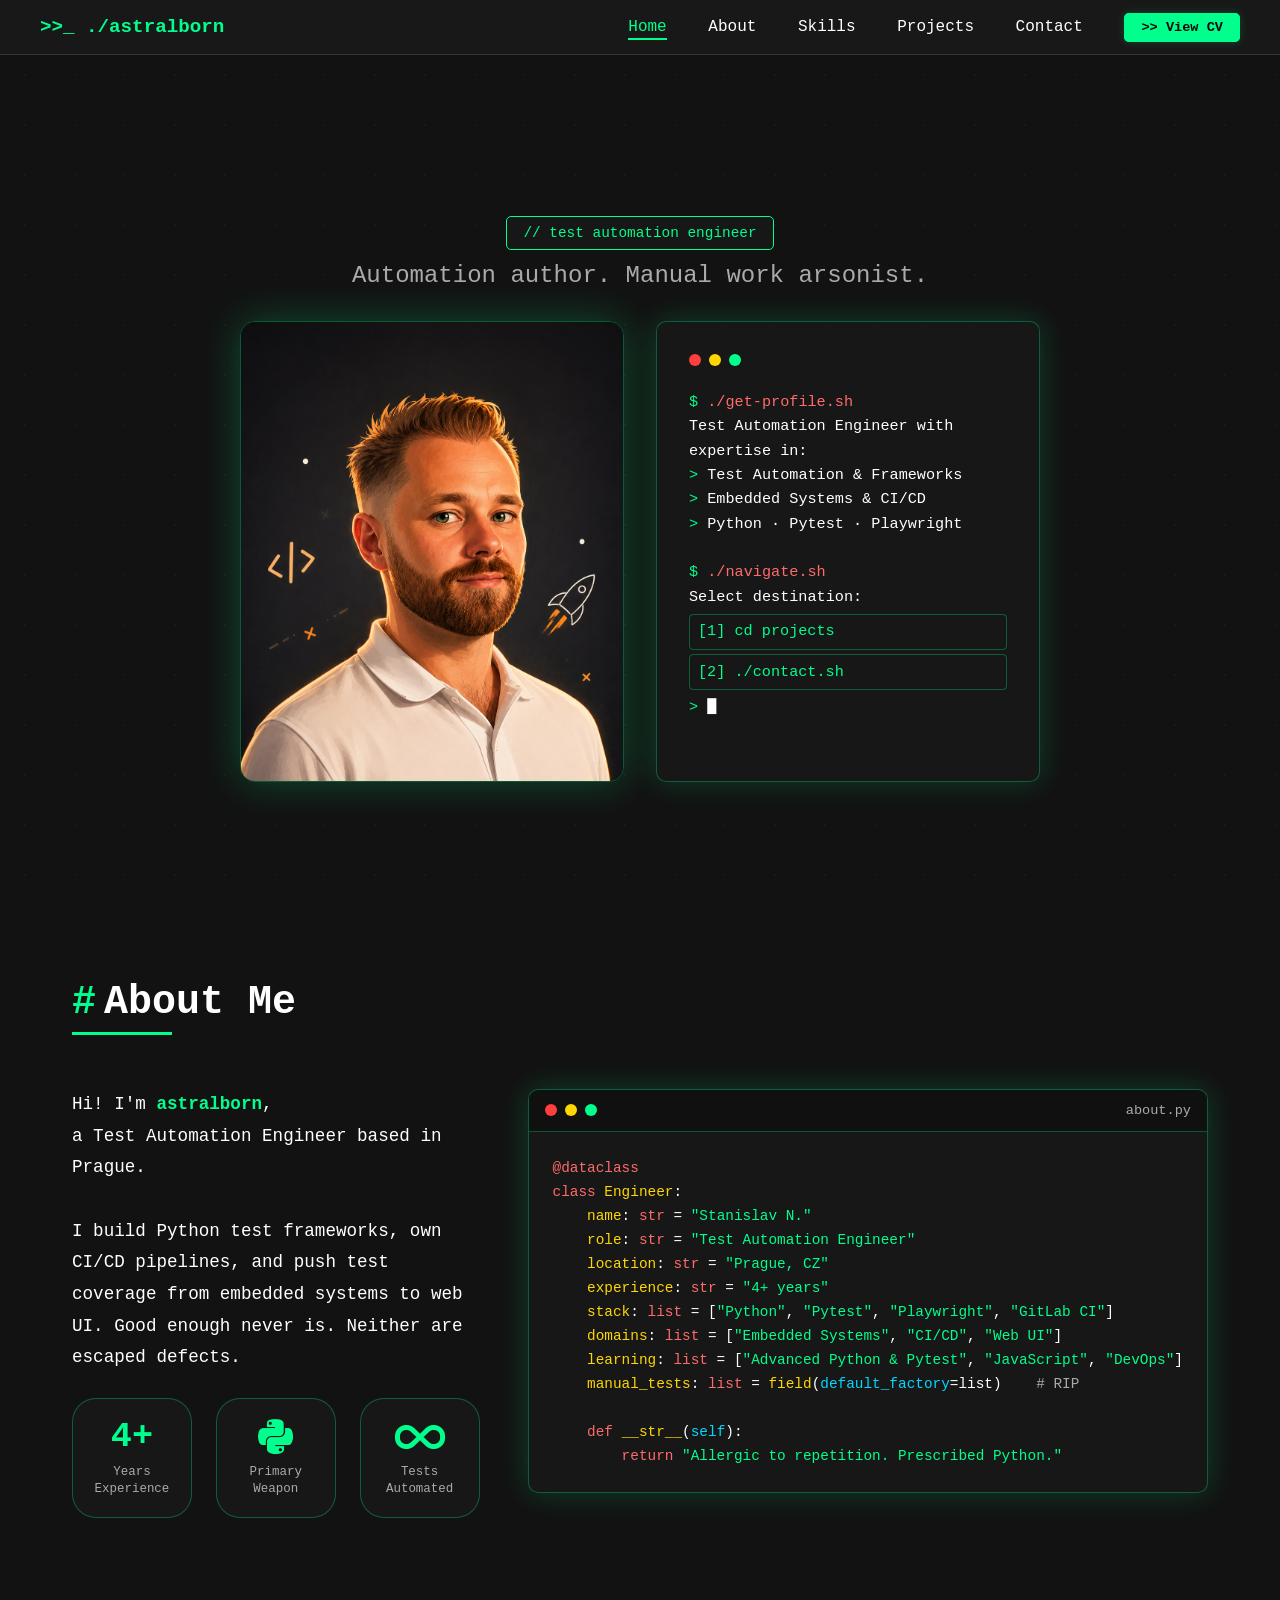
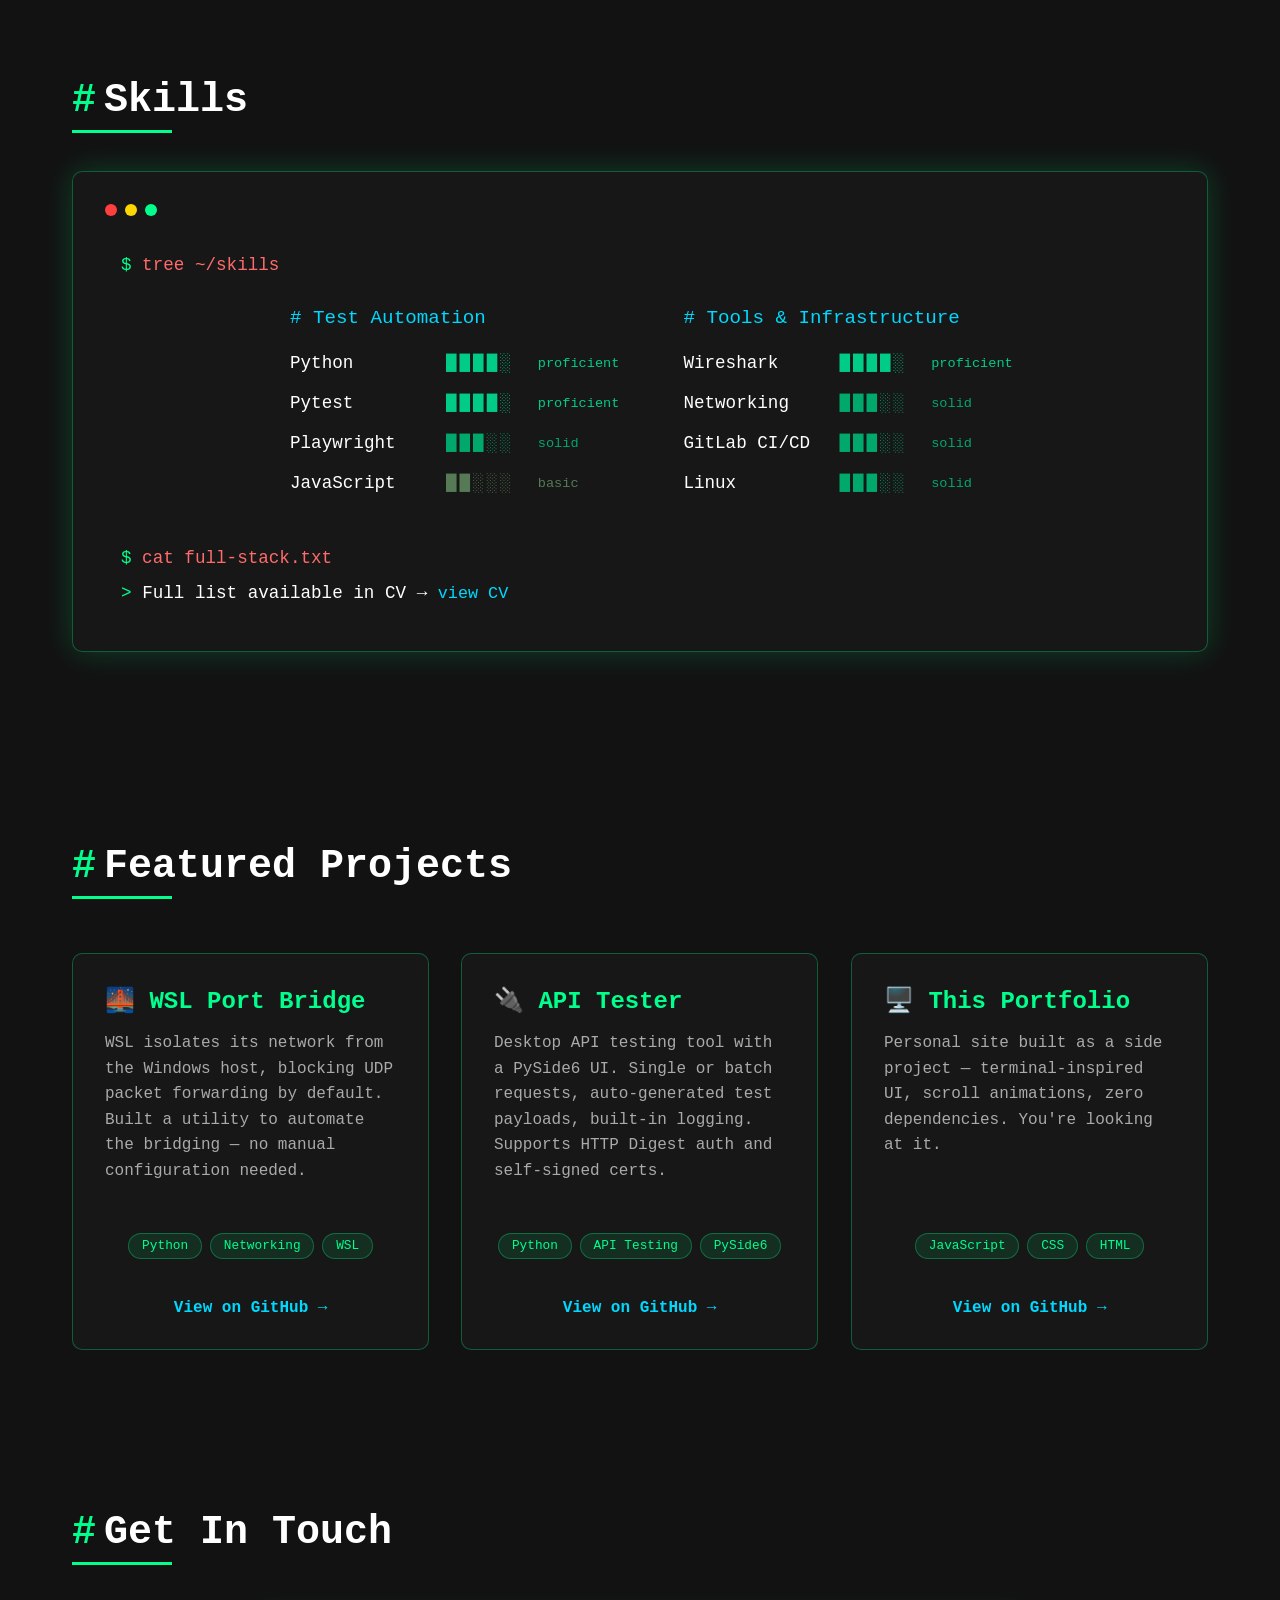
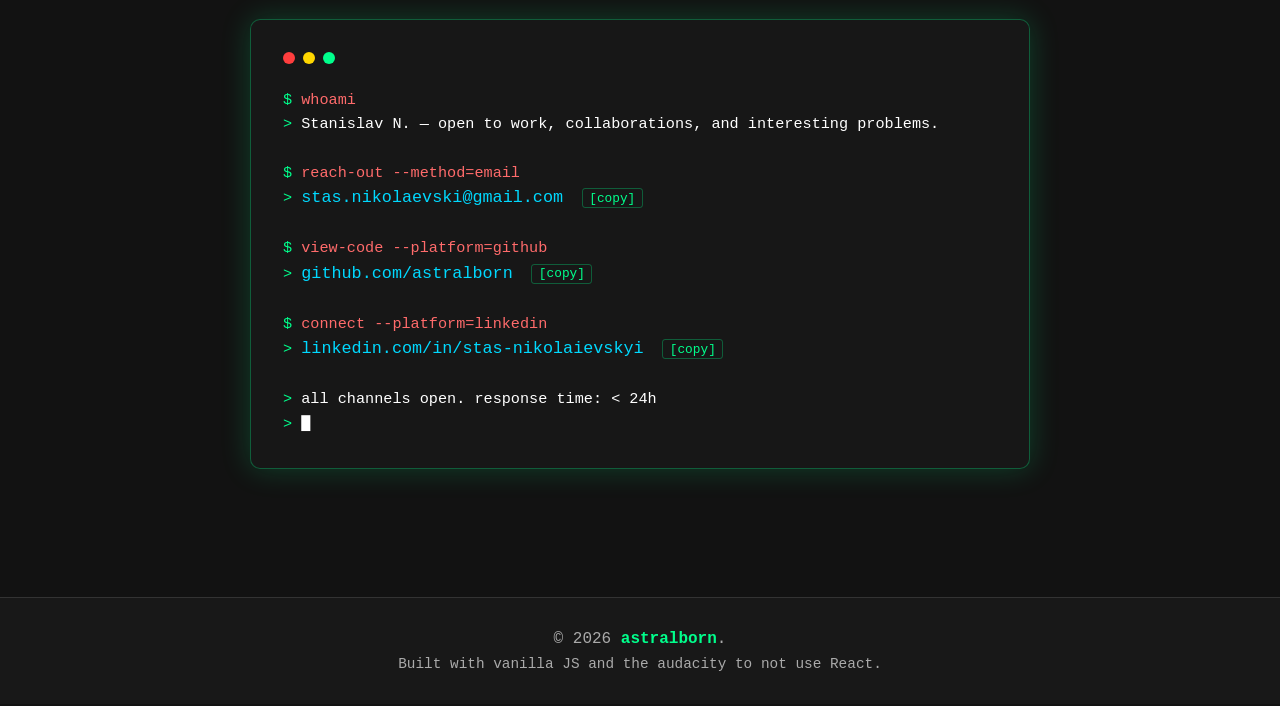
==== commit d4d19272: "update: enhance skills section layout and update skill categories" ====
--- a/index.html
+++ b/index.html
@@ -122,7 +122,7 @@
     <span class="code-variable">role</span>: <span class="code-keyword">str</span> = <span class="code-string">"Test Automation Engineer"</span>
     <span class="code-variable">location</span>: <span class="code-keyword">str</span> = <span class="code-string">"Prague, CZ"</span>
     <span class="code-variable">experience</span>: <span class="code-keyword">str</span> = <span class="code-string">"4+ years"</span>
-    <span class="code-variable">stack</span>: <span class="code-keyword">list</span> = [<span class="code-string">"Python"</span>, <span class="code-string">"Pytest"</span>, <span class="code-string">"Playwright"</span>, <span class="code-string">"Jenkins"</span>]
+    <span class="code-variable">stack</span>: <span class="code-keyword">list</span> = [<span class="code-string">"Python"</span>, <span class="code-string">"Pytest"</span>, <span class="code-string">"Playwright"</span>, <span class="code-string">"GitLab CI"</span>]
     <span class="code-variable">domains</span>: <span class="code-keyword">list</span> = [<span class="code-string">"Embedded Systems"</span>, <span class="code-string">"CI/CD"</span>, <span class="code-string">"Web UI"</span>]
     <span class="code-variable">learning</span>: <span class="code-keyword">list</span> = [<span class="code-string">"Advanced Python & Pytest"</span>, <span class="code-string">"JavaScript"</span>, <span class="code-string">"DevOps"</span>]
     <span class="code-variable">manual_tests</span>: <span class="code-keyword">list</span> = <span class="code-variable">field</span>(<span class="code-property">default_factory</span>=list)    <span class="code-comment"># RIP</span>
@@ -146,29 +146,34 @@
         </div>
         <div class="terminal-text skills-terminal-text">
 
-            <p class="skills-heading"><span class="prompt">$</span><span class="command"> skills --list --verbose</span></p>
+            <p class="skills-heading"><span class="prompt">$</span><span class="command"> tree ~/skills</span></p>
 
             <div class="skills-cols">
 
-                <!-- LEFT: Automation -->
+                <!-- LEFT: Test Automation -->
                 <div>
-                    <p class="skill-cat-heading"># Automation</p>
+                    <p class="skill-cat-heading"># Test Automation</p>
                     <div class="skill-row"><span class="skill-name-col">Python</span><span class="skill-bar-proficient">████░</span><span class="skill-label skill-label--proficient">proficient</span></div>
                     <div class="skill-row"><span class="skill-name-col">Pytest</span><span class="skill-bar-proficient">████░</span><span class="skill-label skill-label--proficient">proficient</span></div>
                     <div class="skill-row"><span class="skill-name-col">Playwright</span><span class="skill-bar-solid">███░░</span><span class="skill-label skill-label--solid">solid</span></div>
                     <div class="skill-row"><span class="skill-name-col">JavaScript</span><span class="skill-bar-basic">██░░░</span><span class="skill-label skill-label--basic">basic</span></div>
                 </div>
 
-                <!-- RIGHT: Domain & Tools -->
+                <!-- RIGHT: Tools & Infrastructure -->
                 <div>
-                    <p class="skill-cat-heading"># Domain & Tools</p>
-                    <div class="skill-row"><span class="skill-name-col skill-name-col--wide">Packet analysis</span><span class="skill-bar-proficient">████░</span><span class="skill-label skill-label--proficient">proficient</span></div>
-                    <div class="skill-row"><span class="skill-name-col skill-name-col--wide">Jenkins</span><span class="skill-bar-solid">███░░</span><span class="skill-label skill-label--solid">solid</span></div>
-                    <div class="skill-row"><span class="skill-name-col skill-name-col--wide">Git</span><span class="skill-bar-solid">███░░</span><span class="skill-label skill-label--solid">solid</span></div>
-                    <div class="skill-row"><span class="skill-name-col skill-name-col--wide">Linux</span><span class="skill-bar-solid">███░░</span><span class="skill-label skill-label--solid">solid</span></div>
-                </div>
-
-            </div>
+                    <p class="skill-cat-heading"># Tools & Infrastructure</p>
+                    <div class="skill-row"><span class="skill-name-col">Wireshark</span><span class="skill-bar-proficient">████░</span><span class="skill-label skill-label--proficient">proficient</span></div>
+                    <div class="skill-row"><span class="skill-name-col">Networking</span><span class="skill-bar-solid">███░░</span><span class="skill-label skill-label--solid">solid</span></div>
+                    <div class="skill-row"><span class="skill-name-col">GitLab CI/CD</span><span class="skill-bar-solid">███░░</span><span class="skill-label skill-label--solid">solid</span></div>
+                    <div class="skill-row"><span class="skill-name-col">Linux</span><span class="skill-bar-solid">███░░</span><span class="skill-label skill-label--solid">solid</span></div>
+                </div>
+
+            </div>
+
+            <br>
+            <p><span class="prompt">$</span><span class="command"> cat full-stack.txt</span></p>
+            <p><span class="prompt">&gt;</span> <span class="output">Full list available in CV →</span> <a href="src/assets/CV_astralborn.pdf" target="_blank" rel="noopener noreferrer" class="link contact-link">view CV</a></p>
+
         </div>
     </div>
 </section>
@@ -276,4 +281,6 @@
 </body>
 </html>
 
-<!-- End of file -->+<!-- End of file -->
+
+
--- a/src/css/components.css
+++ b/src/css/components.css
@@ -167,6 +167,12 @@
     display: grid;
     grid-template-columns: 1fr 1fr;
     gap: 0 4rem;
+    max-width: 700px;
+    margin: 0 auto;
+}
+
+.skills-cols--bottom {
+    margin-top: 1.5rem;
 }
 
 .skill-cat-heading {
@@ -191,6 +197,7 @@
     white-space: nowrap;
 }
 
+.skill-bar-advanced   { color: #00FF8C; letter-spacing: 3px; }
 .skill-bar-proficient { color: #00cc88; letter-spacing: 3px; }
 .skill-bar-solid      { color: #00a86b; letter-spacing: 3px; }
 .skill-bar-basic      { color: #557a55; letter-spacing: 3px; }
@@ -200,6 +207,7 @@
     margin-left: 0.5rem;
 }
 
+.skill-label--advanced   { color: #00FF8C; }
 .skill-label--proficient { color: #00cc88; }
 .skill-label--solid      { color: #00a86b; }
 .skill-label--basic      { color: #557a55; }
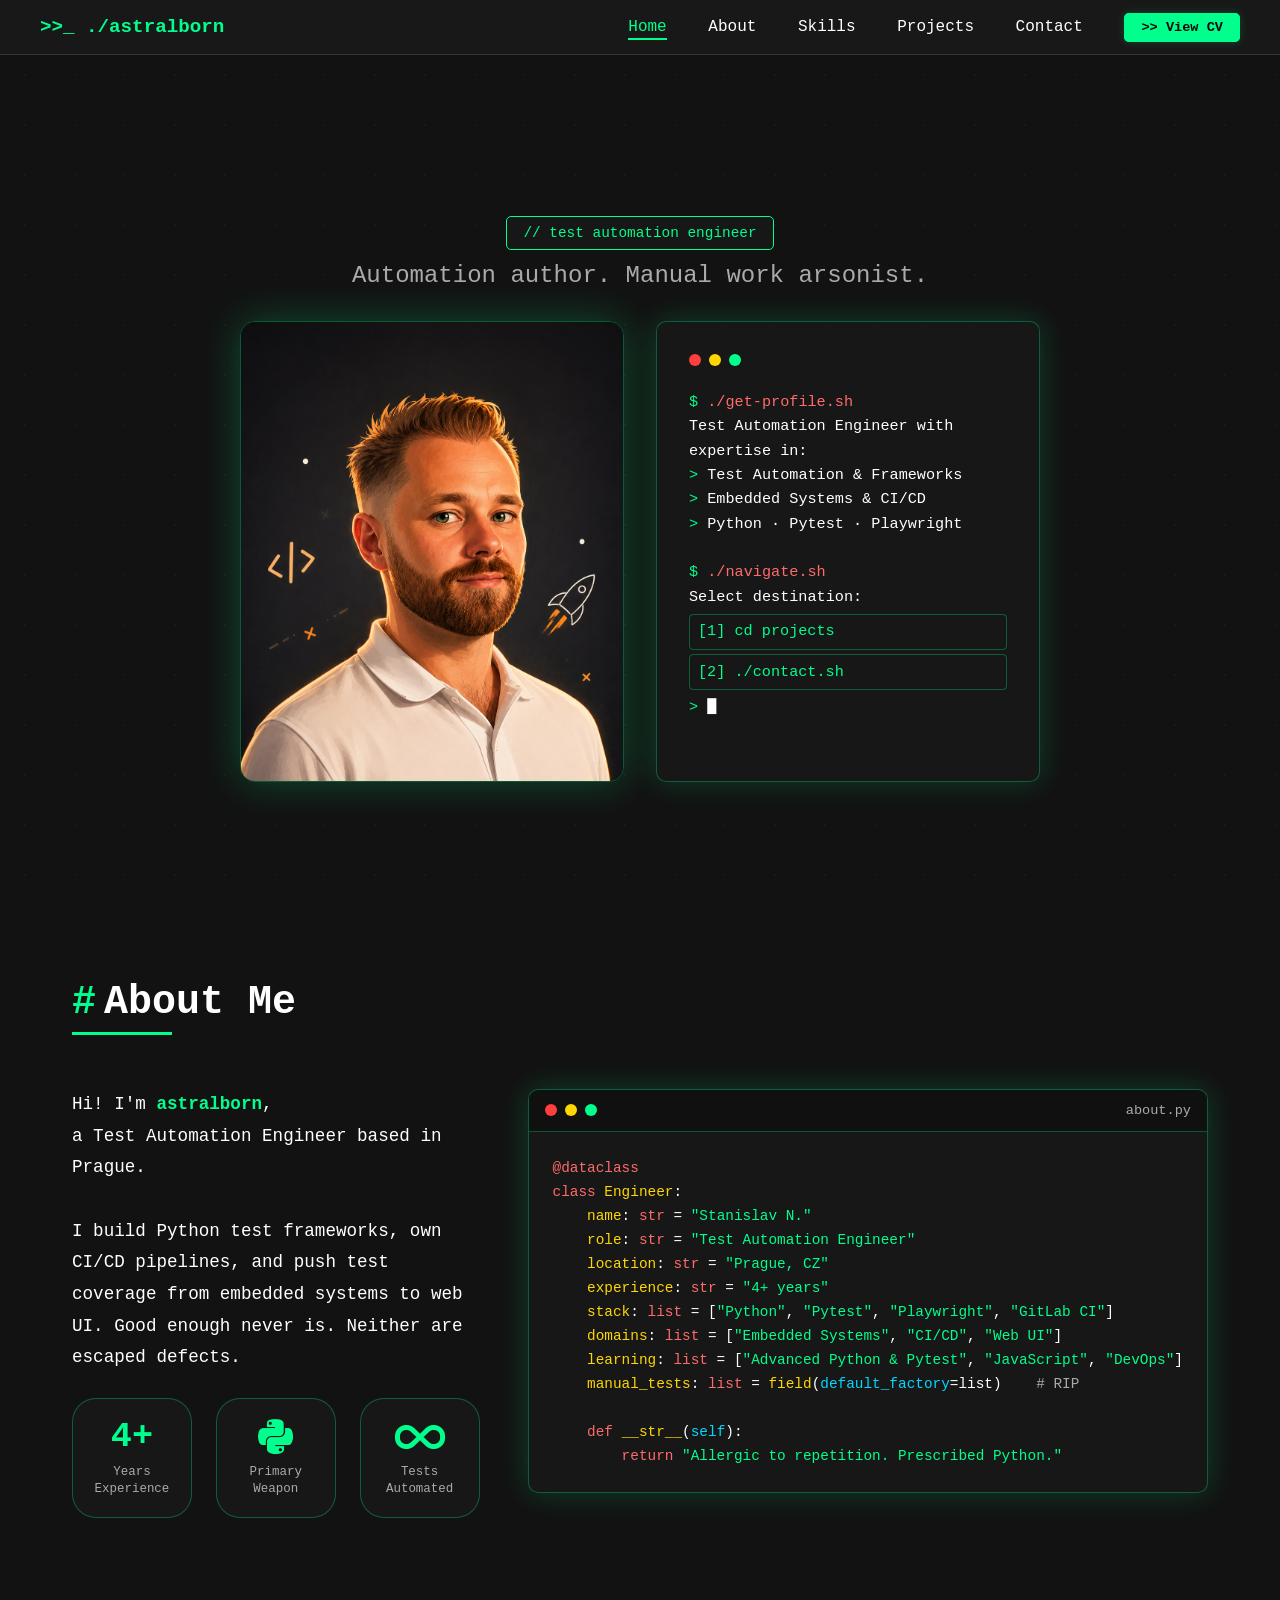
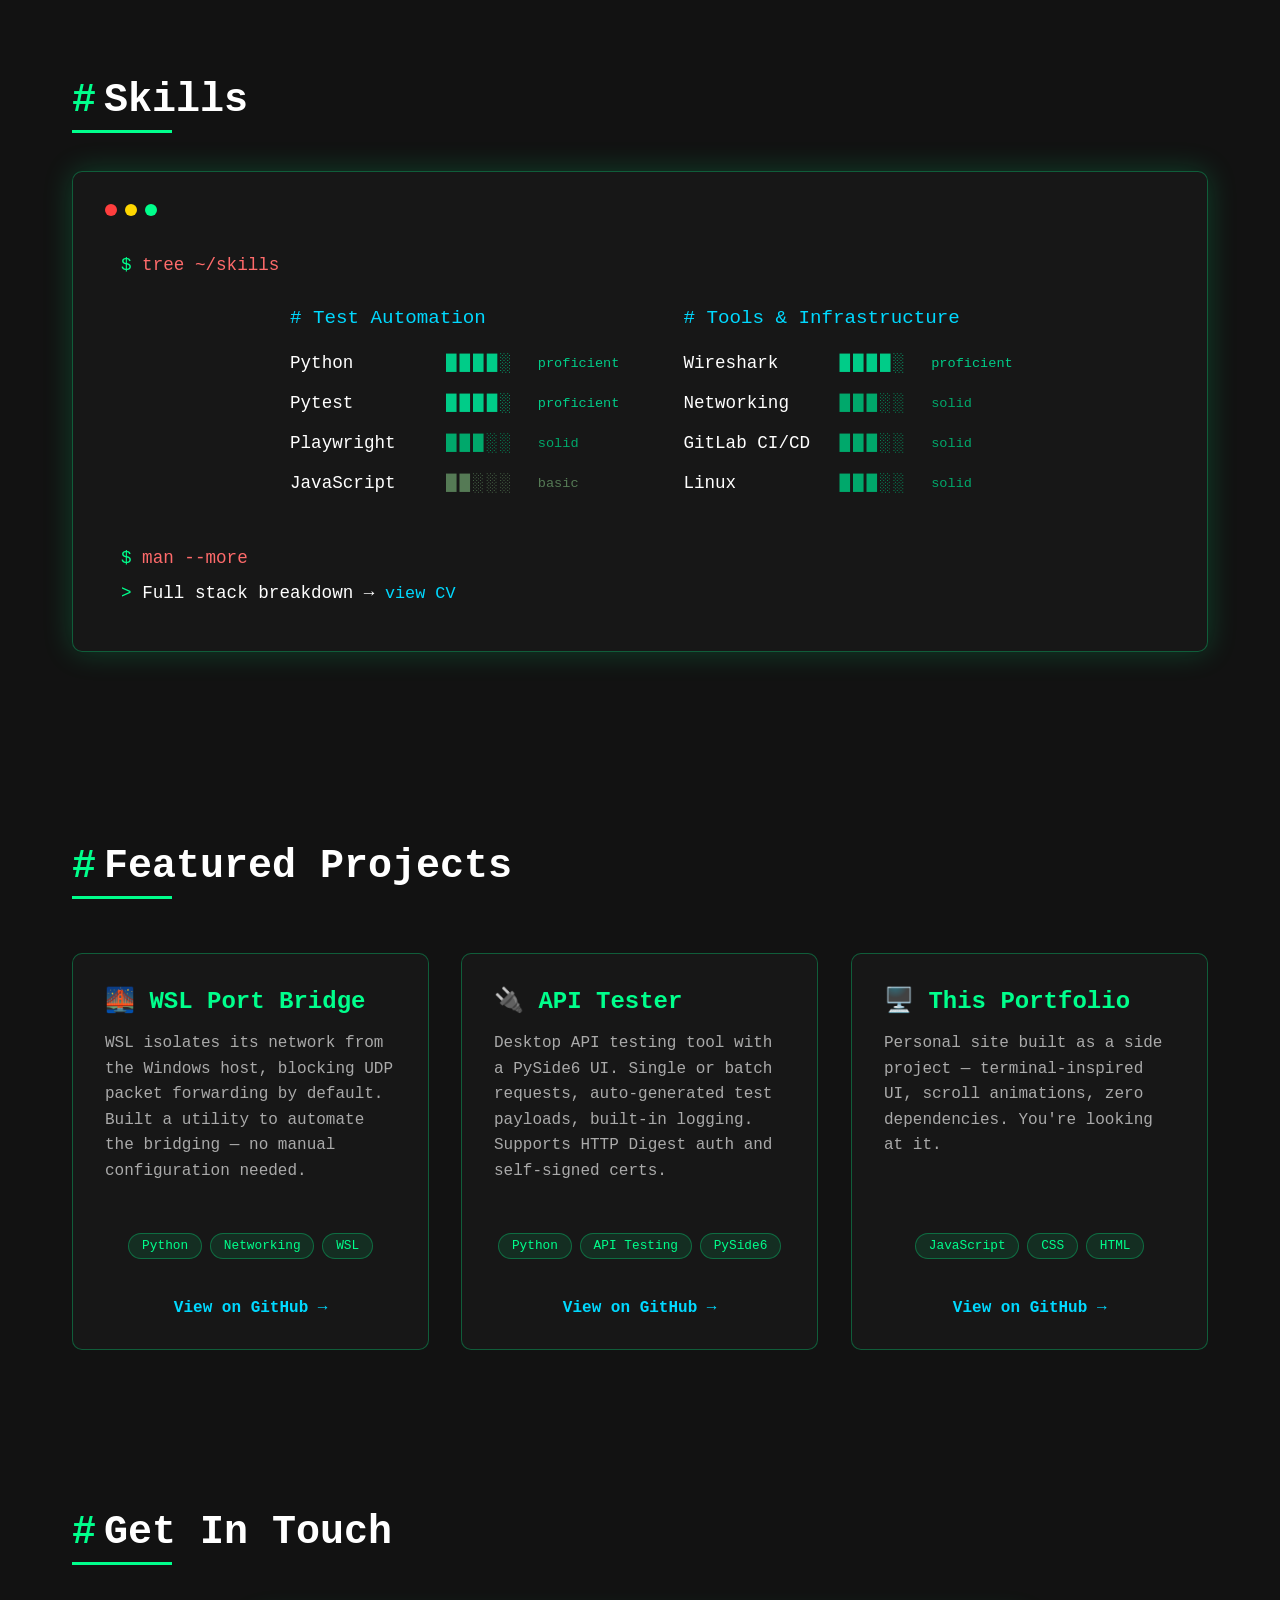
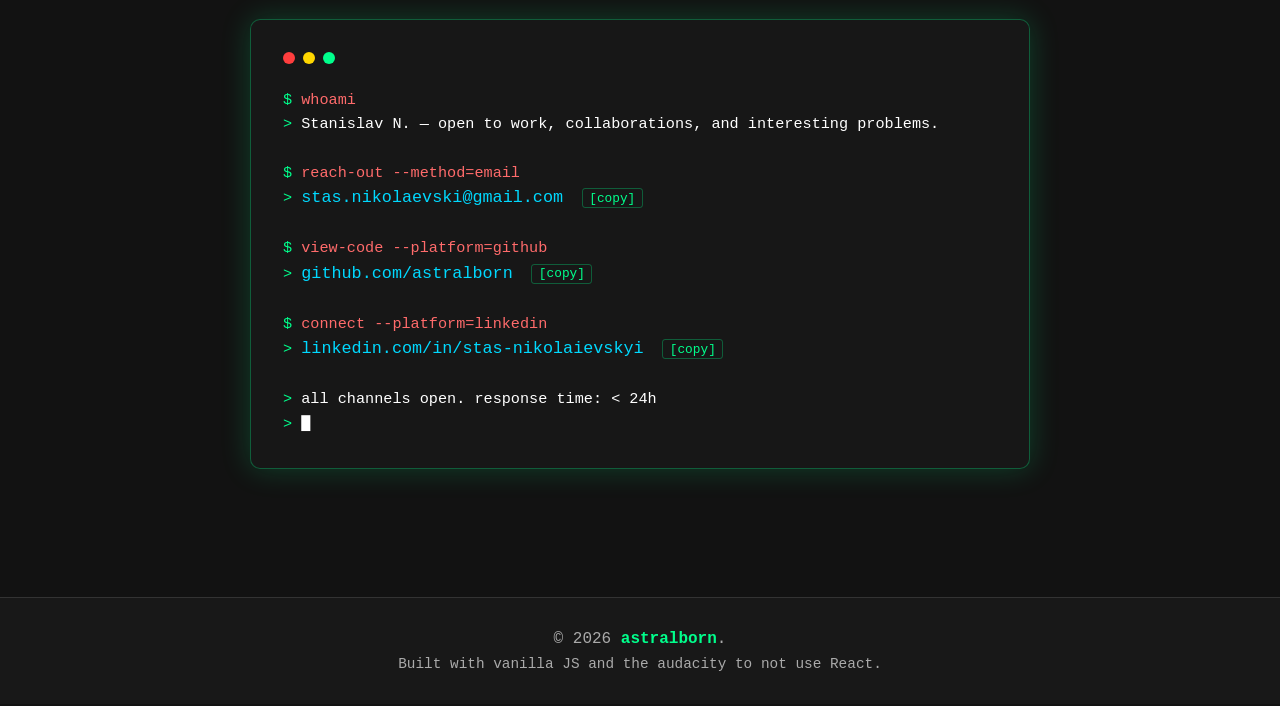
==== commit 73a40cf6: "update: modify command prompt text and improve link description for CV" ====
--- a/index.html
+++ b/index.html
@@ -28,18 +28,18 @@
 
 <nav>
     <div class="nav-content">
-        <div class="logo">&gt;>_ ./astralborn <span class="logo-sign"></span></div>
-        <div class="hamburger" onclick="toggleMenu()">
+        <div class="logo">&gt;&gt;_ ./astralborn <span class="logo-sign"></span></div>
+        <div class="hamburger" id="hamburger">
             <span></span>
             <span></span>
             <span></span>
         </div>
         <div class="nav-links" id="navLinks">
-            <a href="#home" onclick="closeMenu()">Home</a>
-            <a href="#about" onclick="closeMenu()">About</a>
-            <a href="#skills" onclick="closeMenu()">Skills</a>
-            <a href="#projects" onclick="closeMenu()">Projects</a>
-            <a href="#contact" onclick="closeMenu()">Contact</a>
+            <a href="#home">Home</a>
+            <a href="#about">About</a>
+            <a href="#skills">Skills</a>
+            <a href="#projects">Projects</a>
+            <a href="#contact">Contact</a>
             <a href="src/assets/CV_astralborn.pdf" target="_blank" rel="noopener noreferrer" class="btn btn-primary btn-cv"> >> View CV</a>
         </div>
     </div>
@@ -171,8 +171,8 @@
             </div>
 
             <br>
-            <p><span class="prompt">$</span><span class="command"> cat full-stack.txt</span></p>
-            <p><span class="prompt">&gt;</span> <span class="output">Full list available in CV →</span> <a href="src/assets/CV_astralborn.pdf" target="_blank" rel="noopener noreferrer" class="link contact-link">view CV</a></p>
+            <p><span class="prompt">$</span><span class="command"> man --more</span></p>
+            <p><span class="prompt">&gt;</span> <span class="output">Full stack breakdown →</span> <a href="src/assets/CV_astralborn.pdf" target="_blank" rel="noopener noreferrer" class="link contact-link">view CV</a></p>
 
         </div>
     </div>
--- a/src/css/components.css
+++ b/src/css/components.css
@@ -16,10 +16,6 @@
     margin-bottom: 0.4rem;
 }
 
-.fade-in {
-    animation: fadeIn 0.6s ease-out forwards;
-    will-change: opacity, transform;
-}
 
 .nav-links a {
     position: relative;
@@ -192,10 +188,6 @@
     min-width: 140px;
 }
 
-.skill-name-col--wide {
-    min-width: 170px;
-    white-space: nowrap;
-}
 
 .skill-bar-advanced   { color: #00FF8C; letter-spacing: 3px; }
 .skill-bar-proficient { color: #00cc88; letter-spacing: 3px; }
@@ -319,10 +311,6 @@
         min-width: 100px;
     }
 
-    .skill-name-col--wide {
-        min-width: 100px;
-    }
-
     .nav-links a::after {
         display: none;
     }
--- a/src/css/animations.css
+++ b/src/css/animations.css
@@ -0,0 +1,48 @@
+@keyframes fadeIn {
+    from { opacity: 0; transform: translateY(20px); }
+    to { opacity: 1; transform: translateY(0); }
+}
+
+.fade-in {
+    animation: fadeIn 0.6s ease-out forwards;
+    will-change: opacity, transform;
+}
+
+@keyframes typing {
+    from { width: 0; }
+    to { width: 100%; }
+}
+
+@keyframes blink {
+    50% { border-color: transparent; }
+}
+
+.typing {
+    overflow: hidden;
+    border-right: 2px solid #00FF8C;
+    white-space: nowrap;
+    animation: typing 3s steps(40) 1s 1 normal both, blink 0.5s step-end infinite;
+}
+
+@keyframes pulse {
+    0%, 100% { opacity: 1; }
+    50% { opacity: 0.7; }
+}
+
+@keyframes cursor-blink {
+    0%, 100% { opacity: 1; }
+    50% { opacity: 0; }
+}
+
+/* Respect user preference for reduced motion */
+@media (prefers-reduced-motion: reduce) {
+    .fade-in,
+    .typing,
+    .cursor,
+    .lazy-section {
+        animation: none !important;
+        transition: none !important;
+        opacity: 1 !important;
+        transform: none !important;
+    }
+}
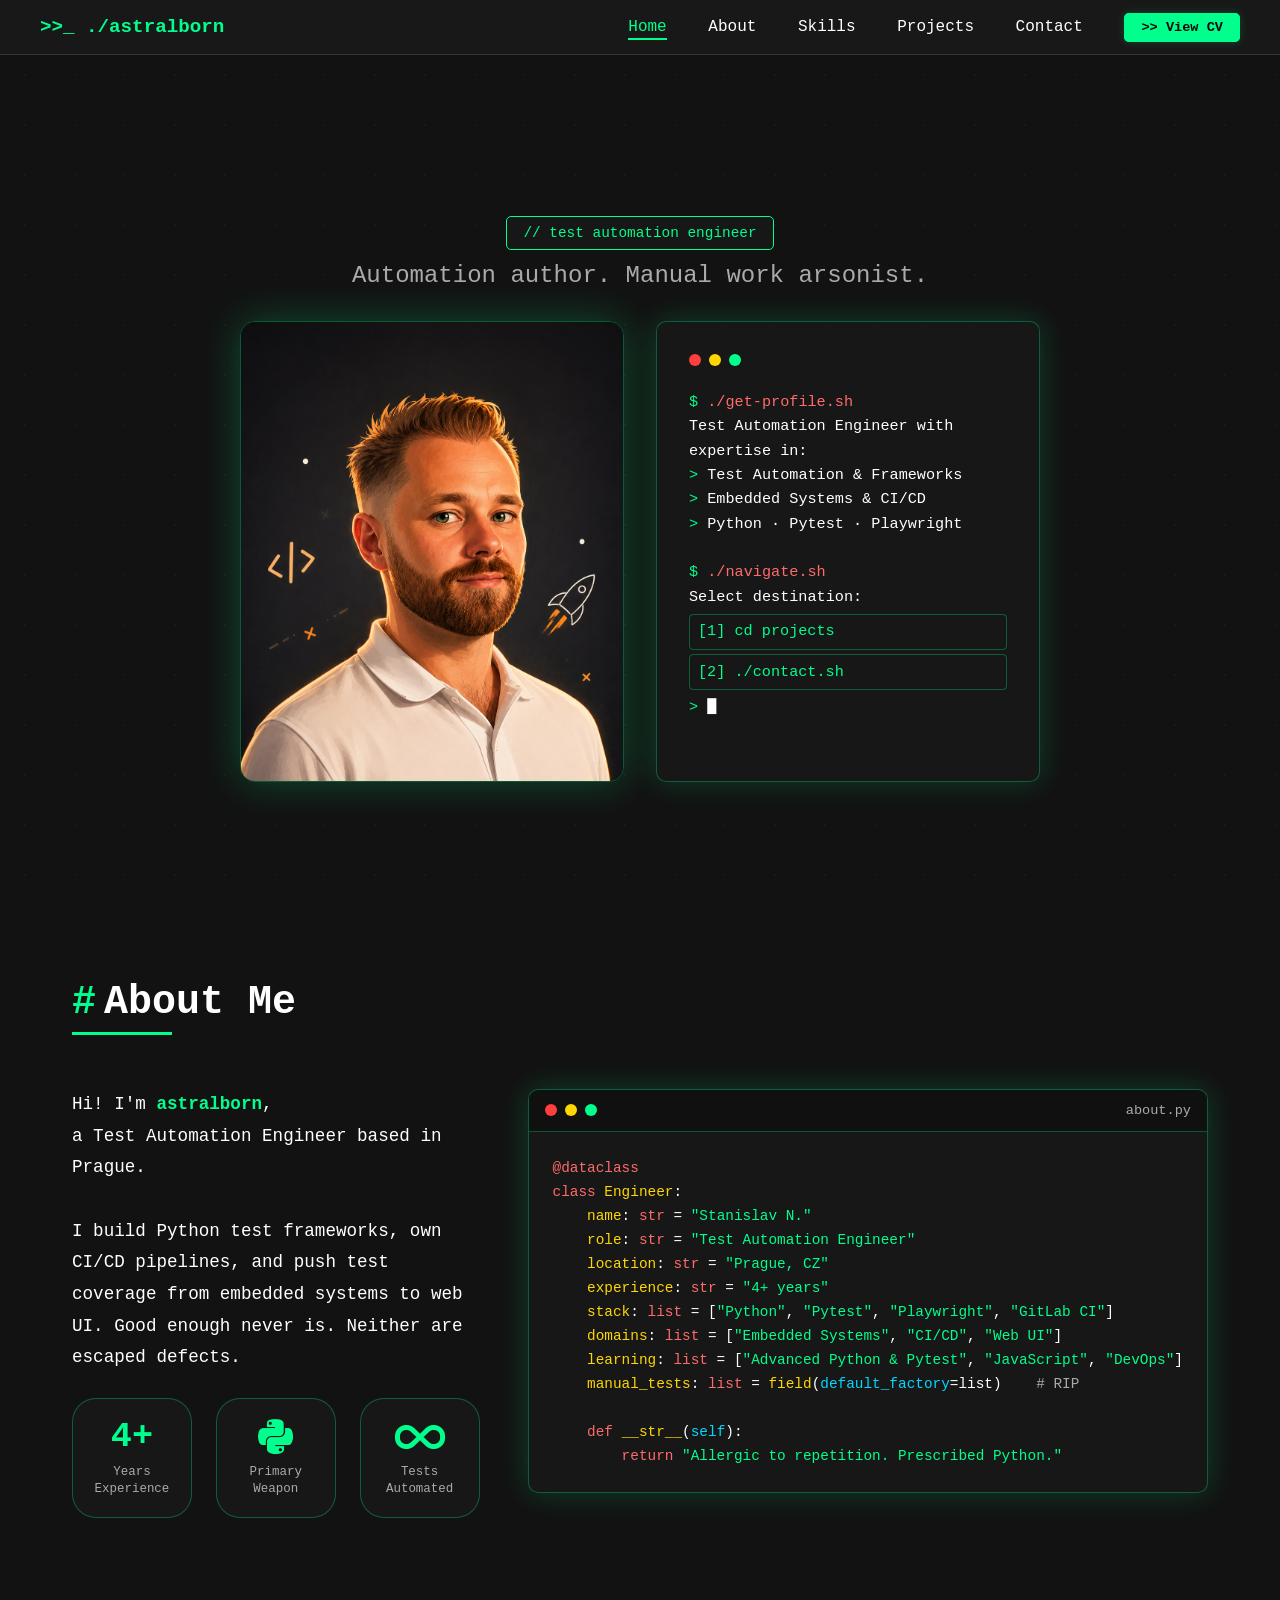
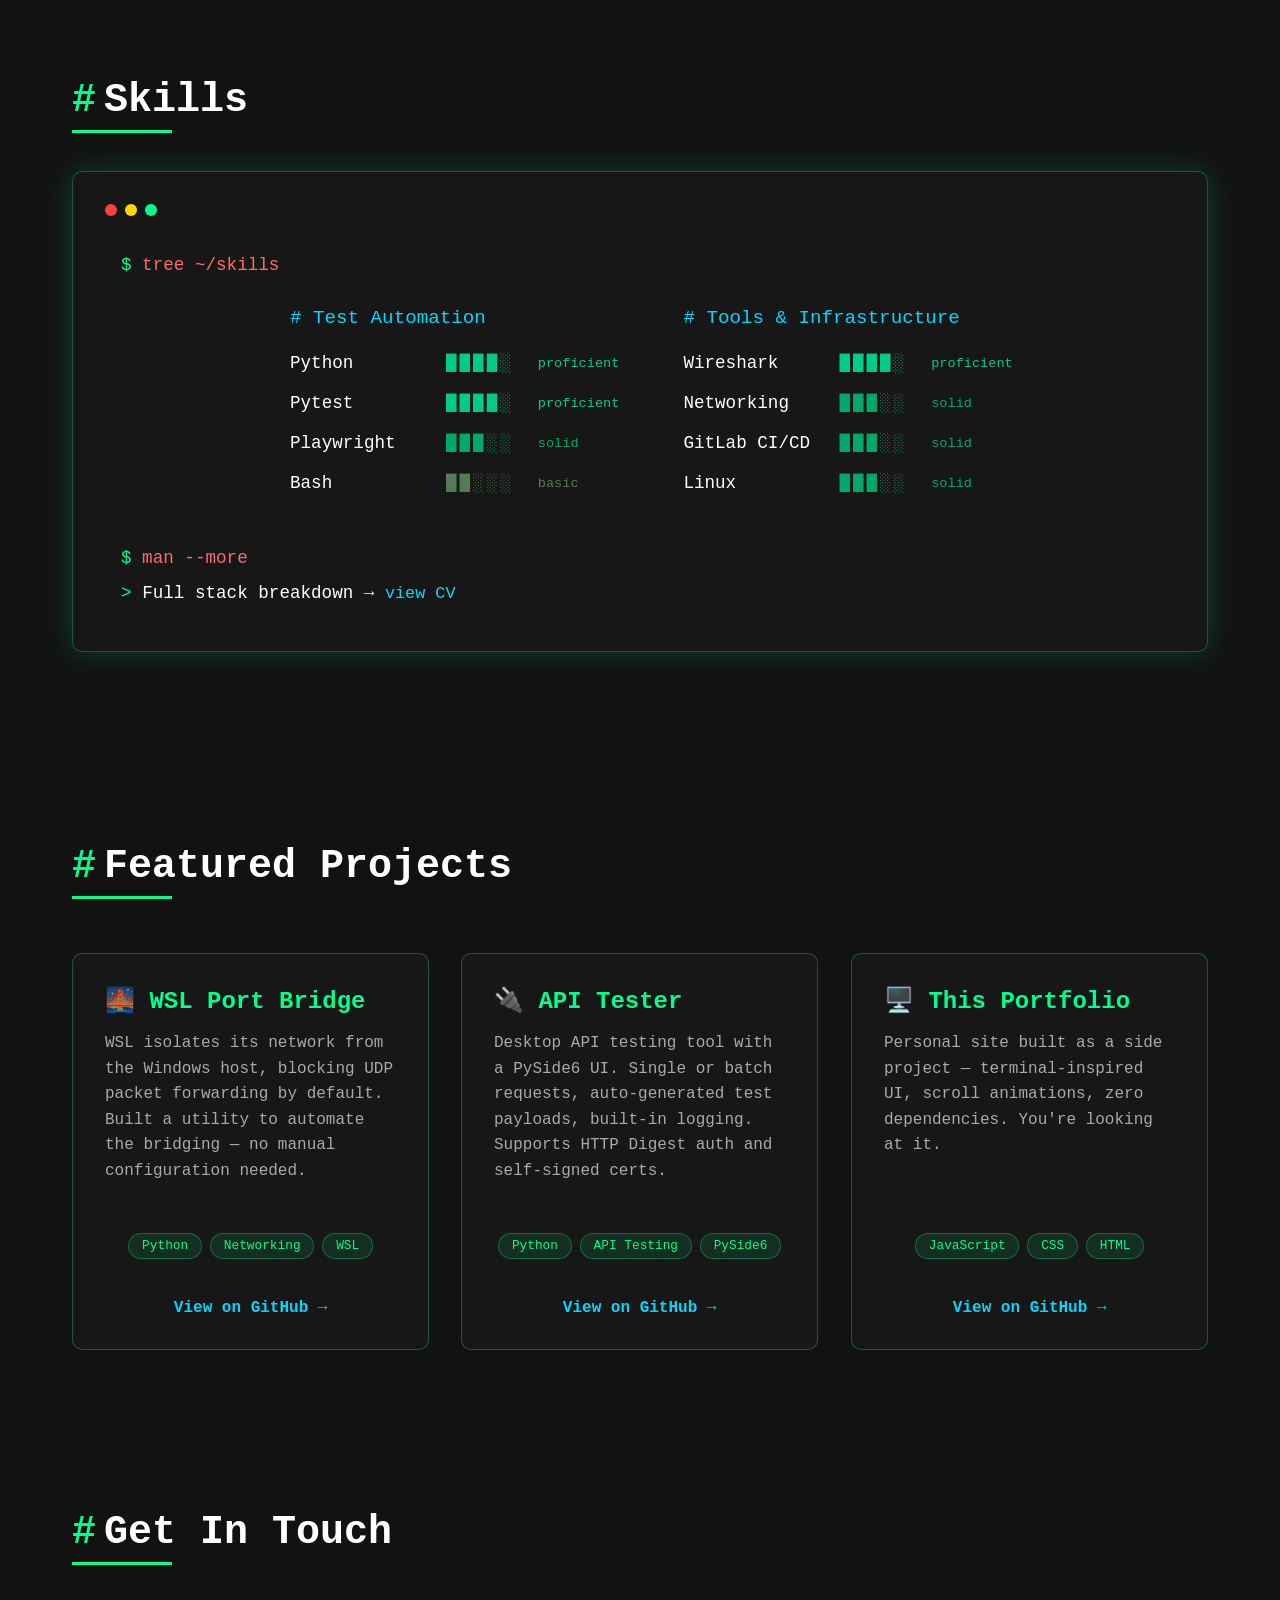
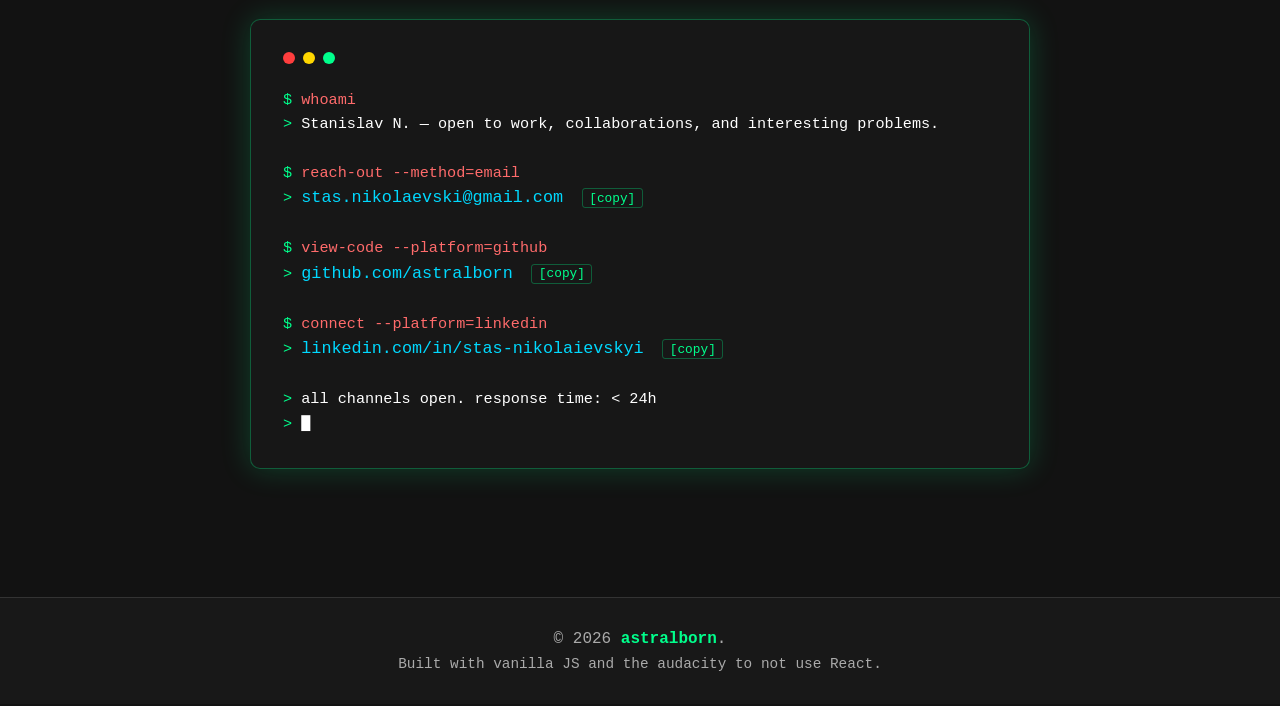
==== commit 6a5aaa62: "update: replace JavaScript with Bash in skills and tests for accuracy" ====
--- a/index.html
+++ b/index.html
@@ -156,7 +156,7 @@
                     <div class="skill-row"><span class="skill-name-col">Python</span><span class="skill-bar-proficient">████░</span><span class="skill-label skill-label--proficient">proficient</span></div>
                     <div class="skill-row"><span class="skill-name-col">Pytest</span><span class="skill-bar-proficient">████░</span><span class="skill-label skill-label--proficient">proficient</span></div>
                     <div class="skill-row"><span class="skill-name-col">Playwright</span><span class="skill-bar-solid">███░░</span><span class="skill-label skill-label--solid">solid</span></div>
-                    <div class="skill-row"><span class="skill-name-col">JavaScript</span><span class="skill-bar-basic">██░░░</span><span class="skill-label skill-label--basic">basic</span></div>
+                    <div class="skill-row"><span class="skill-name-col">Bash</span><span class="skill-bar-basic">██░░░</span><span class="skill-label skill-label--basic">basic</span></div>
                 </div>
 
                 <!-- RIGHT: Tools & Infrastructure -->
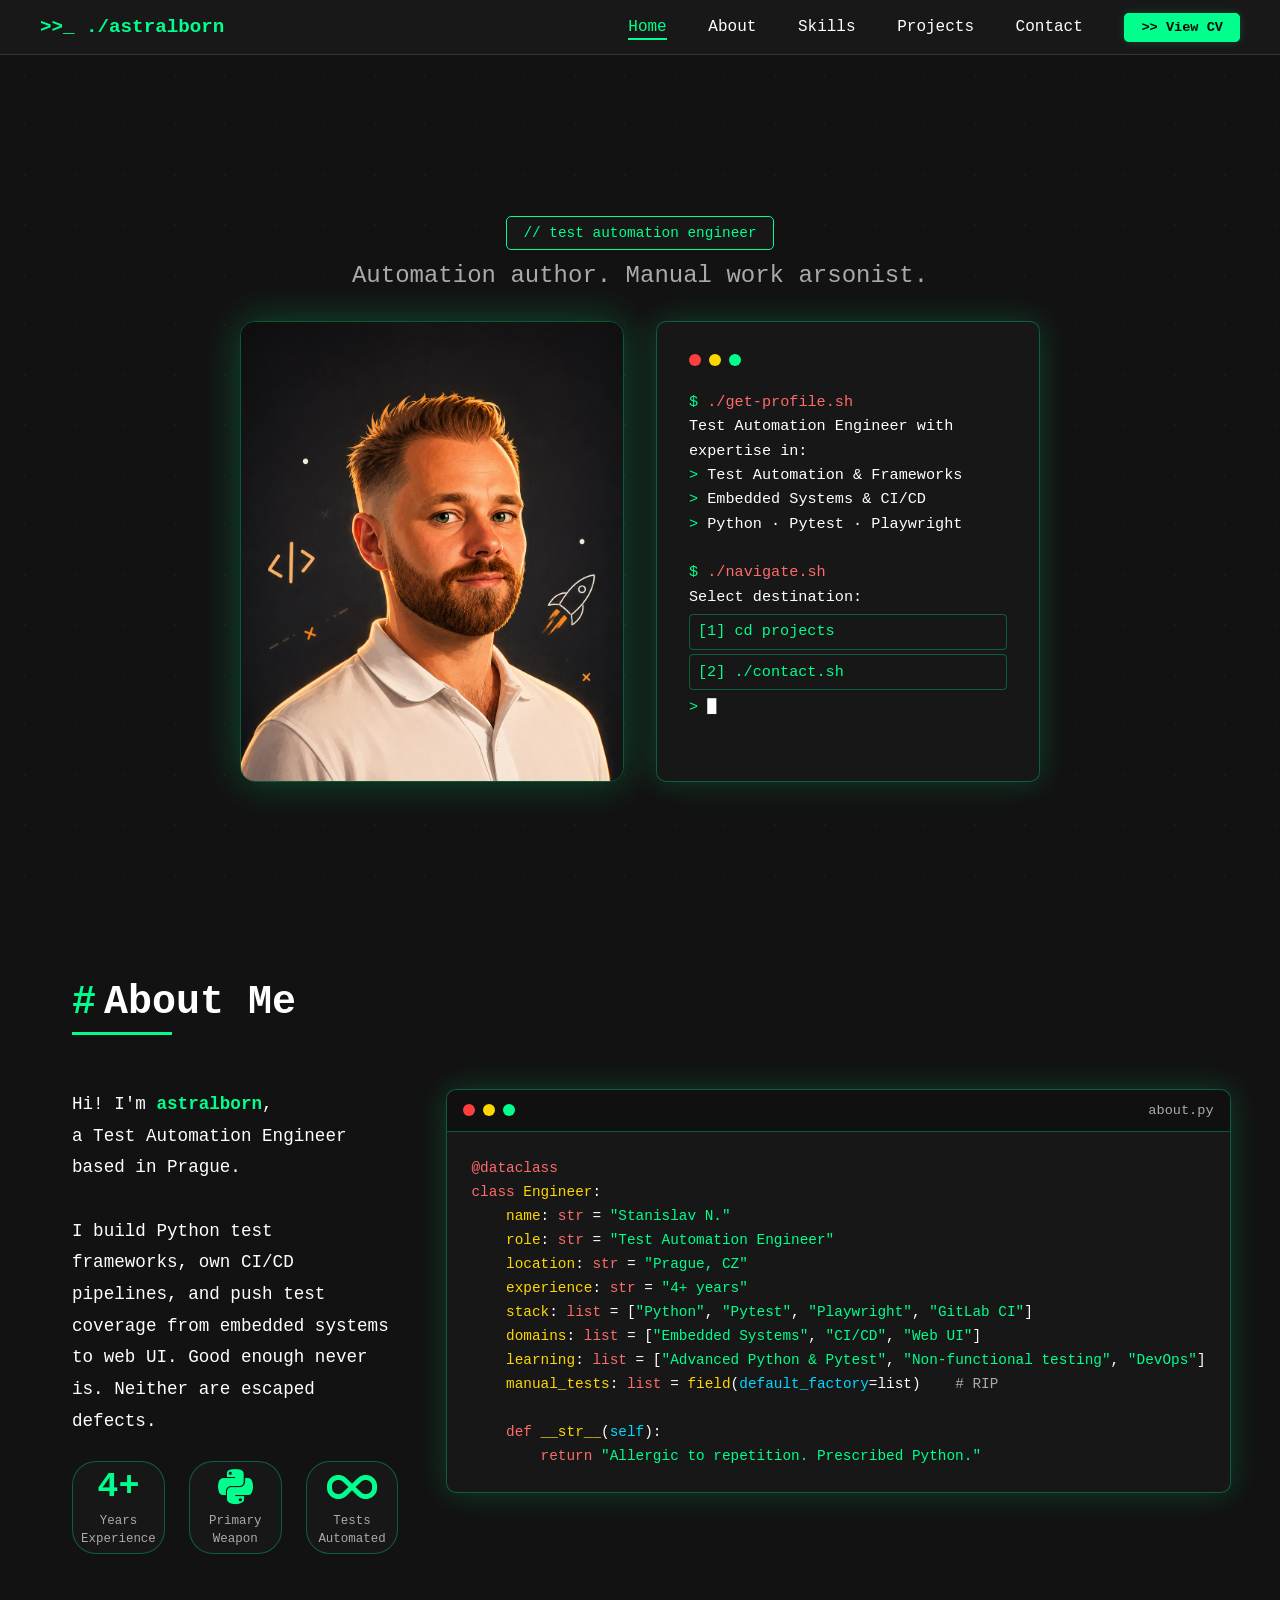
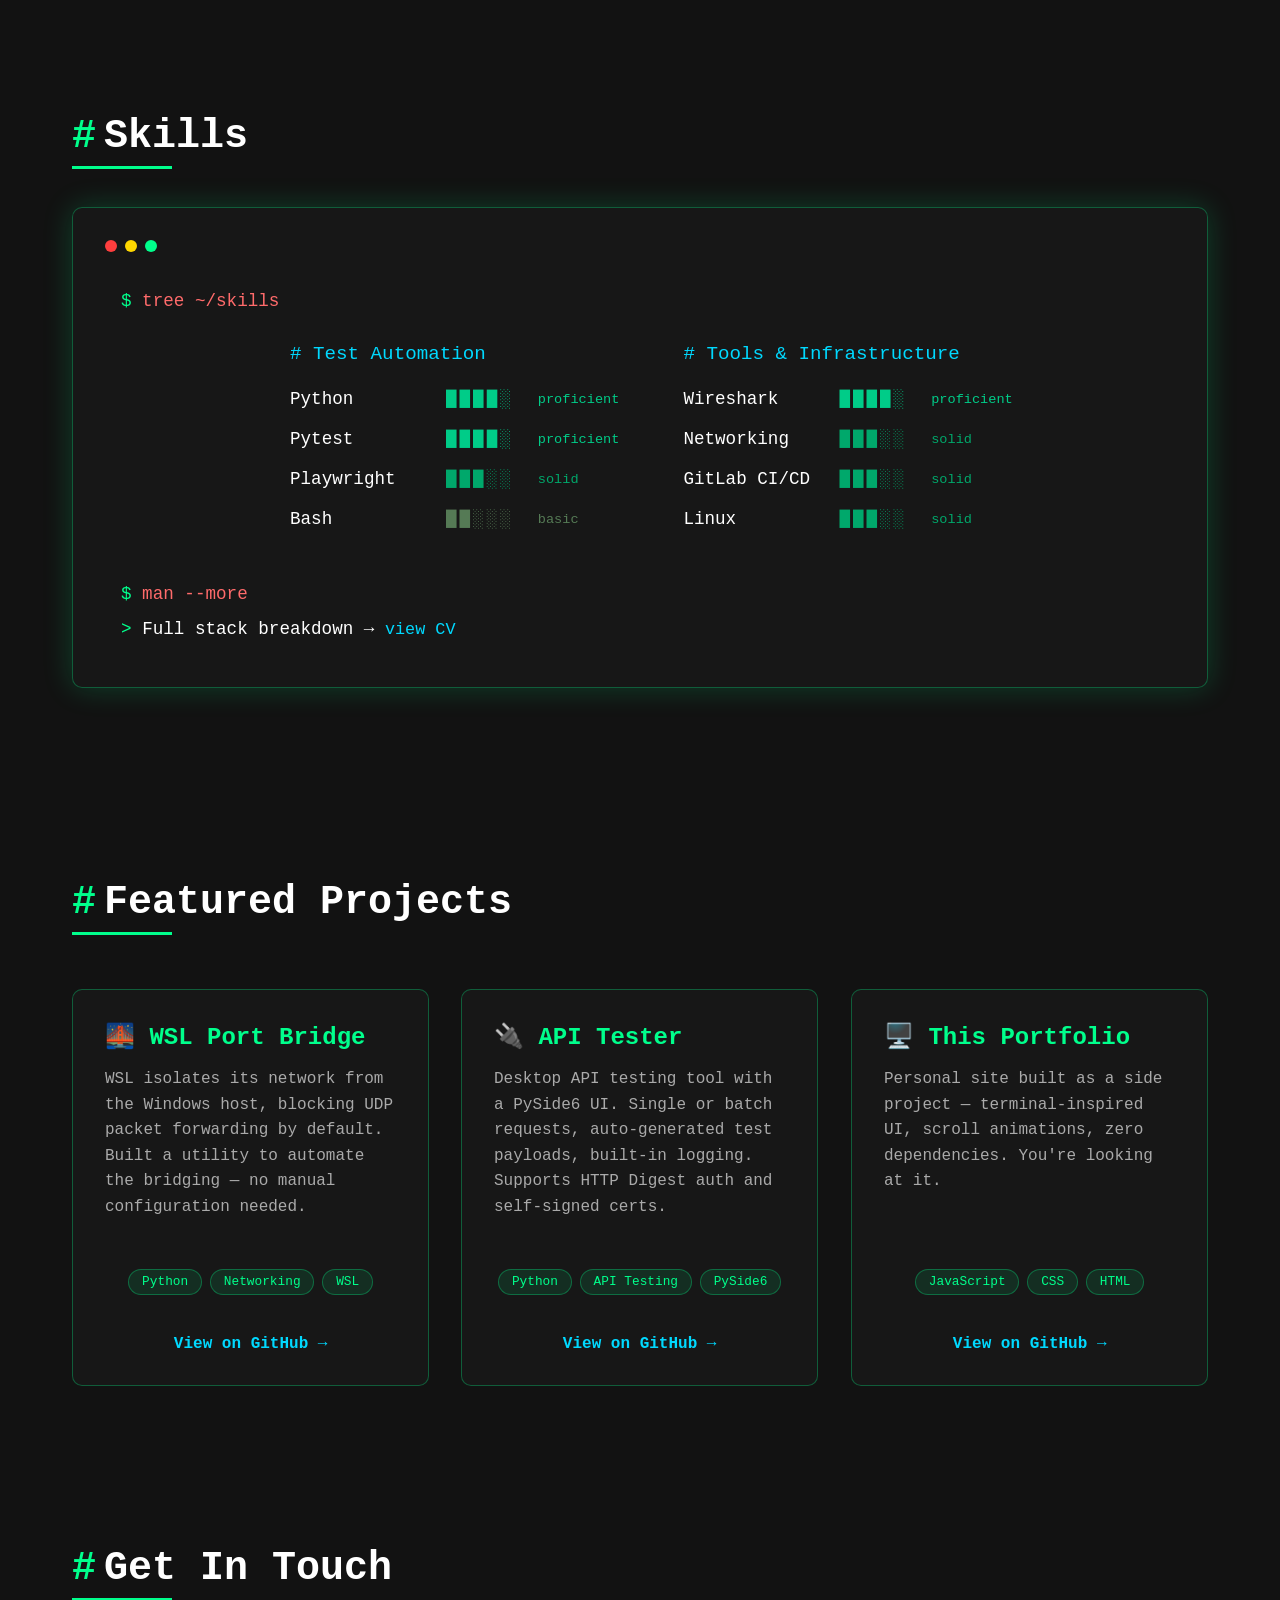
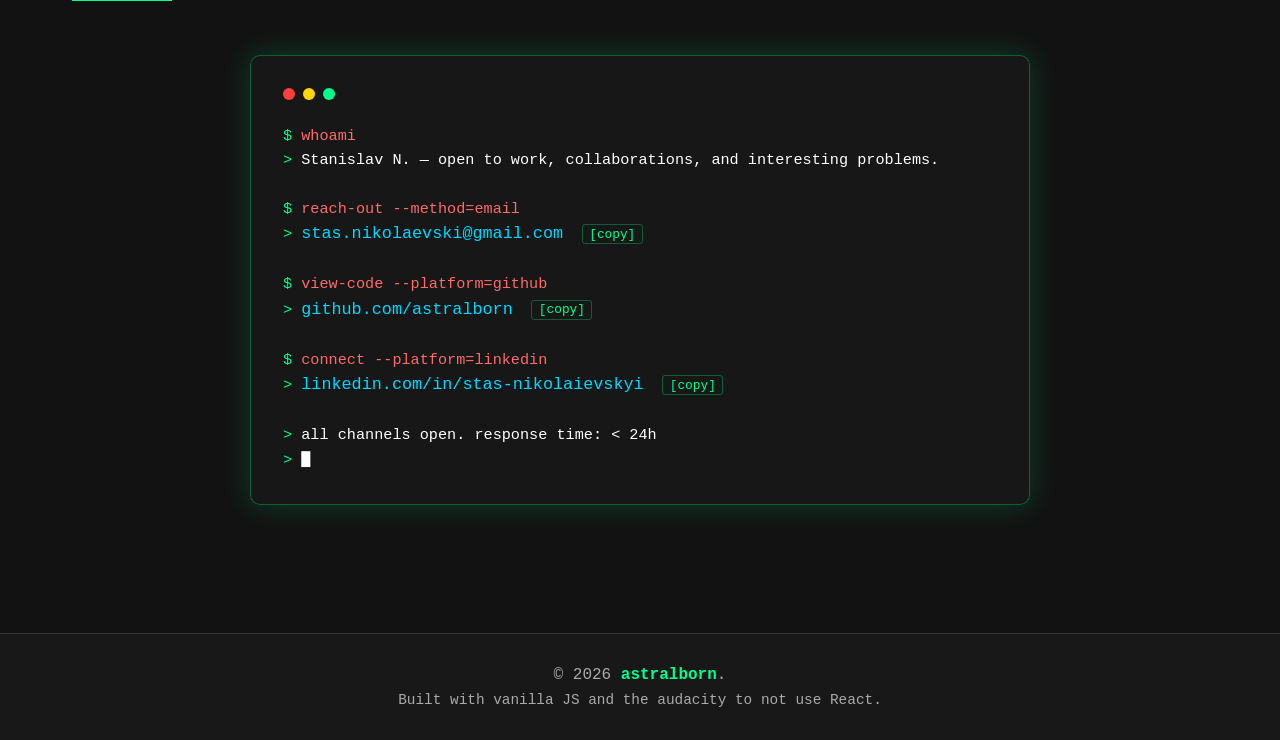
==== commit c8d439dc: "update: replace JavaScript with Bash in skills and tests for accuracy" ====
--- a/index.html
+++ b/index.html
@@ -124,7 +124,7 @@
     <span class="code-variable">experience</span>: <span class="code-keyword">str</span> = <span class="code-string">"4+ years"</span>
     <span class="code-variable">stack</span>: <span class="code-keyword">list</span> = [<span class="code-string">"Python"</span>, <span class="code-string">"Pytest"</span>, <span class="code-string">"Playwright"</span>, <span class="code-string">"GitLab CI"</span>]
     <span class="code-variable">domains</span>: <span class="code-keyword">list</span> = [<span class="code-string">"Embedded Systems"</span>, <span class="code-string">"CI/CD"</span>, <span class="code-string">"Web UI"</span>]
-    <span class="code-variable">learning</span>: <span class="code-keyword">list</span> = [<span class="code-string">"Advanced Python & Pytest"</span>, <span class="code-string">"JavaScript"</span>, <span class="code-string">"DevOps"</span>]
+    <span class="code-variable">learning</span>: <span class="code-keyword">list</span> = [<span class="code-string">"Advanced Python & Pytest"</span>, <span class="code-string">"Non-functional testing"</span>, <span class="code-string">"DevOps"</span>]
     <span class="code-variable">manual_tests</span>: <span class="code-keyword">list</span> = <span class="code-variable">field</span>(<span class="code-property">default_factory</span>=list)    <span class="code-comment"># RIP</span>
 
     <span class="code-keyword">def</span> <span class="code-variable">__str__</span>(<span class="code-property">self</span>):
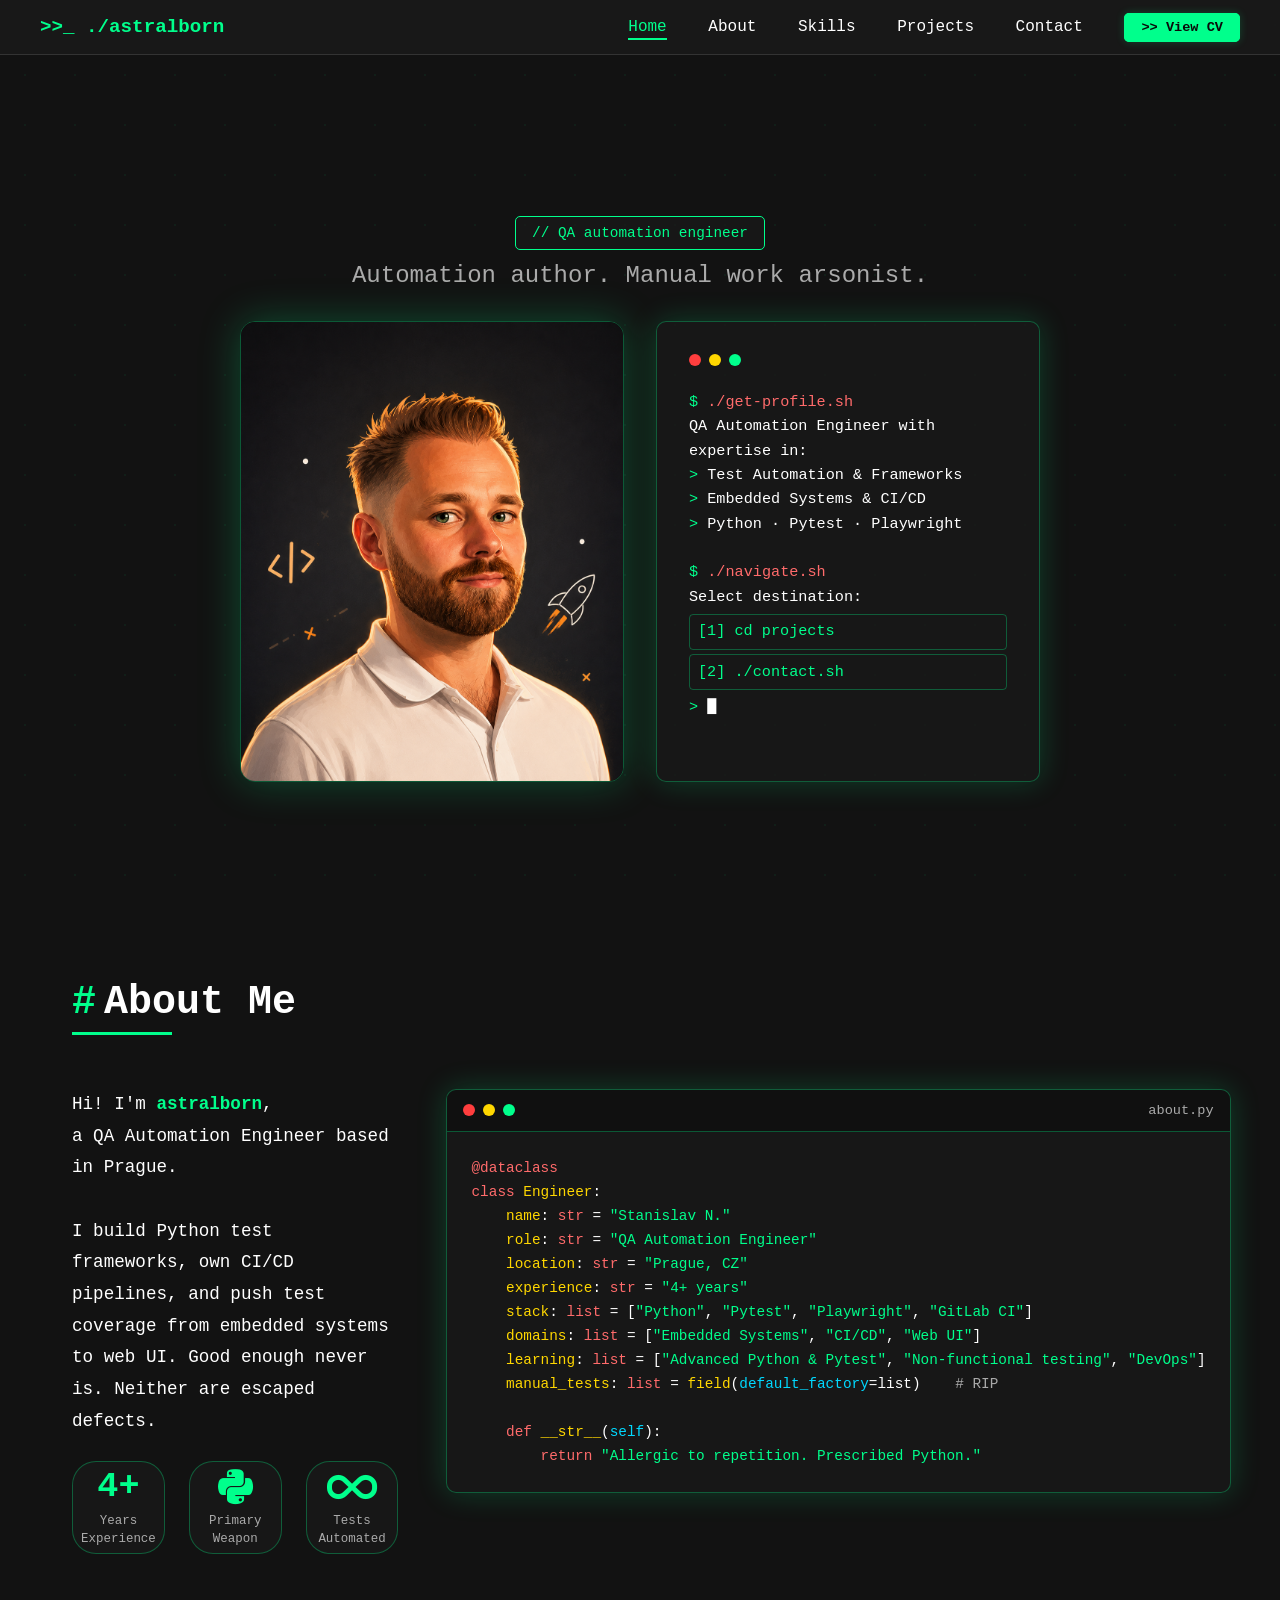
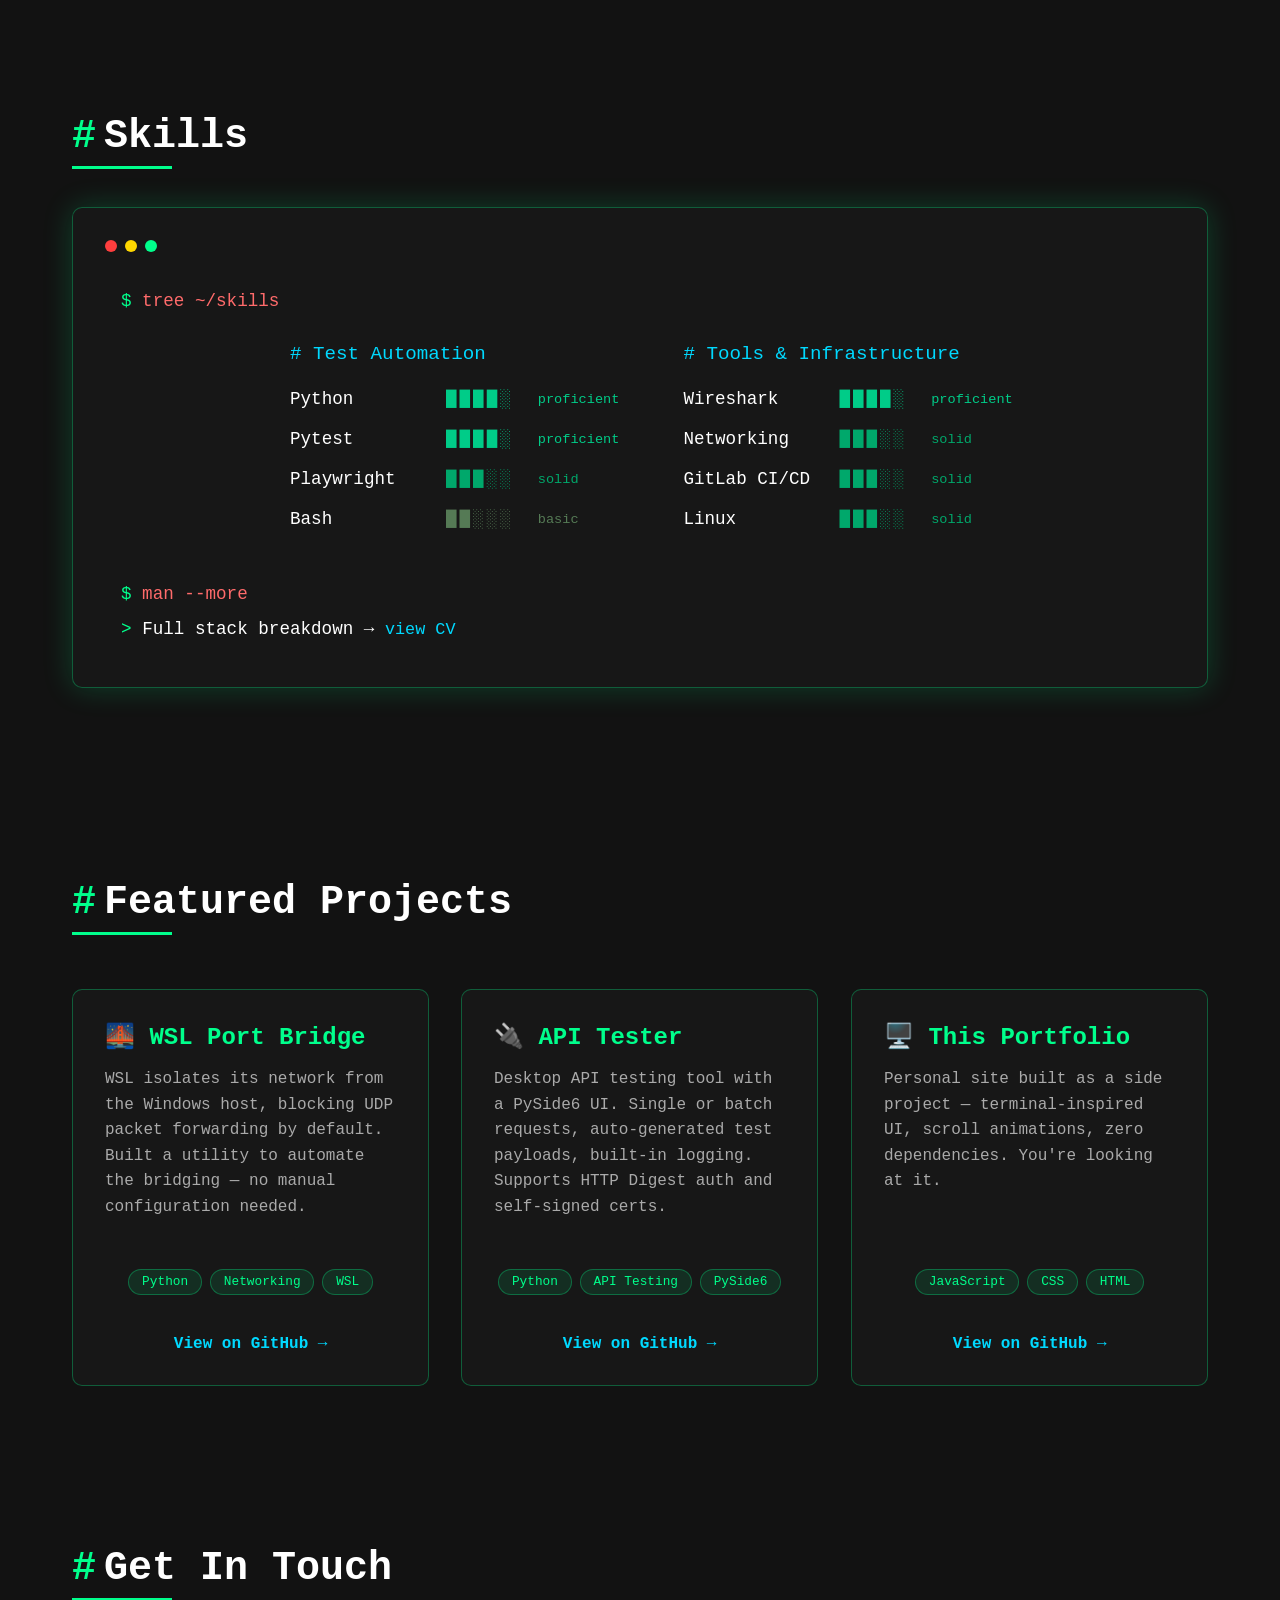
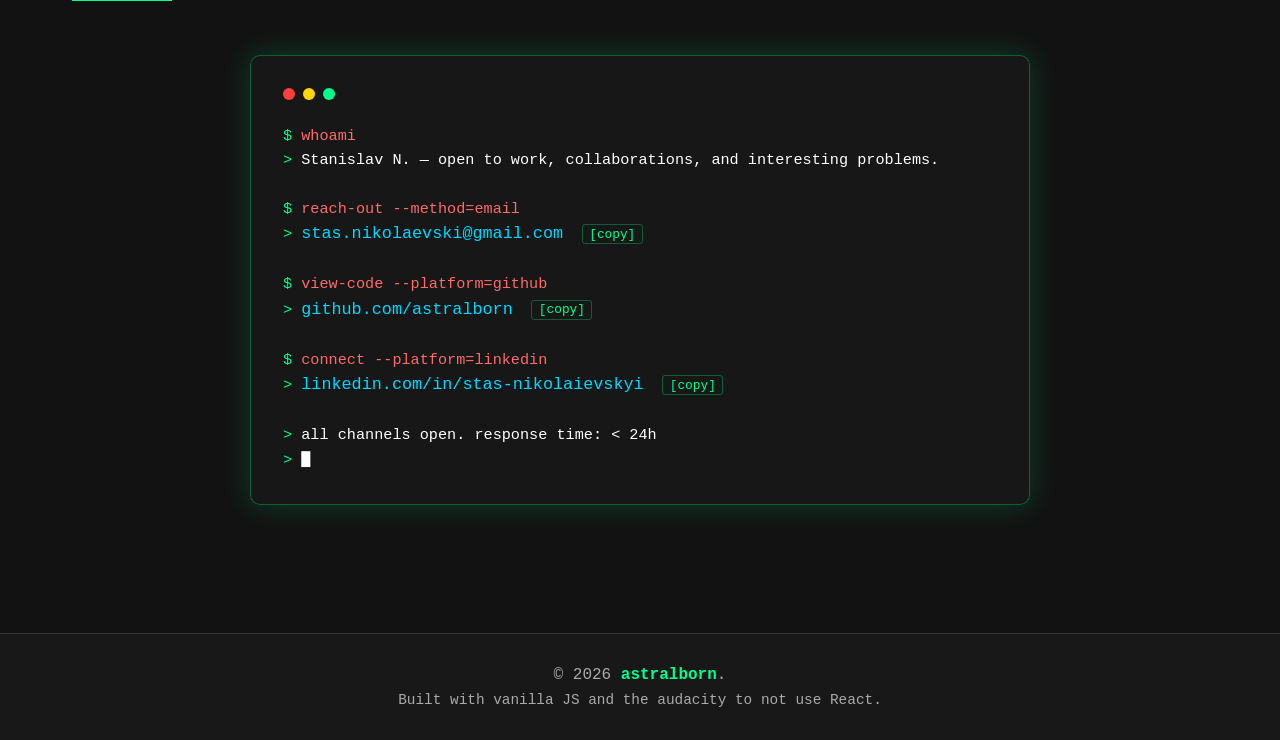
==== commit 09592552: "update: change references from Test Automation Engineer to QA Automation Engineer in documentation a" ====
--- a/index.html
+++ b/index.html
@@ -4,19 +4,19 @@
     <meta charset="UTF-8">
     <meta name="viewport" content="width=device-width, initial-scale=1.0">
     <title>astralborn | Personal Web </title>
-    <meta name="description" content="Stanislav N. — Test Automation Engineer based in Prague. Python, Pytest, Playwright, embedded systems, CI/CD.">
+    <meta name="description" content="Stanislav N. — QA Automation Engineer based in Prague. Python, Pytest, Playwright, embedded systems, CI/CD.">
     <meta name="author" content="astralborn">
     <link rel="icon" href="src/assets/images/favicon.svg" type="image/svg+xml">
     <meta name="theme-color" content="#121212">
 
-    <meta property="og:title" content="Stanislav N. — Test Automation Engineer">
-    <meta property="og:description" content="Test Automation Engineer based in Prague. Python, Pytest, Playwright, embedded systems, CI/CD.">
+    <meta property="og:title" content="Stanislav N. — QA Automation Engineer">
+    <meta property="og:description" content="QA Automation Engineer based in Prague. Python, Pytest, Playwright, embedded systems, CI/CD.">
     <meta property="og:type" content="website">
     <meta property="og:url" content="https://astralborn.github.io">
     <meta property="og:image" content="https://astralborn.github.io/src/assets/images/mockup.png">
     <meta name="twitter:card" content="summary_large_image">
-    <meta name="twitter:title" content="Stanislav N. — Test Automation Engineer">
-    <meta name="twitter:description" content="Test Automation Engineer based in Prague. Python, Pytest, Playwright, embedded systems, CI/CD.">
+    <meta name="twitter:title" content="Stanislav N. — QA Automation Engineer">
+    <meta name="twitter:description" content="QA Automation Engineer based in Prague. Python, Pytest, Playwright, embedded systems, CI/CD.">
     <meta name="twitter:image" content="https://astralborn.github.io/src/assets/images/mockup.png">
 
     <link rel="stylesheet" href="src/css/main.css">
@@ -47,8 +47,8 @@
 
 <section class="hero" id="home">
     <div class="hero-content fade-in">
-        <div class="tag">// test automation engineer</div>
-        <h1 class="sr-only">Stanislav N. — Test Automation Engineer</h1>
+        <div class="tag">// QA automation engineer</div>
+        <h1 class="sr-only">Stanislav N. — QA Automation Engineer</h1>
         <p class="subtitle">Automation author. Manual work arsonist.</p>
 
         <div class="hero-grid">
@@ -64,7 +64,7 @@
                 </div>
                 <div class="terminal-text">
                     <p><span class="prompt">$</span> <span class="command">./get-profile.sh</span></p>
-                    <p class="output">Test Automation Engineer with expertise in:</p>
+                    <p class="output">QA Automation Engineer with expertise in:</p>
                     <p class="output"><span class="prompt">&gt;</span> Test Automation & Frameworks</p>
                     <p class="output"><span class="prompt">&gt;</span> Embedded Systems & CI/CD</p>
                     <p class="output"><span class="prompt">&gt;</span> Python · Pytest · Playwright</p>
@@ -87,7 +87,7 @@
             <div class="about-text about-text-col">
                 <p class="about-intro">
                     Hi! I'm <span class="highlight">astralborn</span>,<br>
-                    a Test Automation Engineer based in Prague.<br><br>
+                    a QA Automation Engineer based in Prague.<br><br>
                     I build Python test frameworks, own CI/CD pipelines, and push test coverage
                     from embedded systems to web UI. Good enough never is. Neither are escaped defects.
                 </p>
@@ -119,7 +119,7 @@
 <pre><code><span class="code-keyword">@dataclass</span>
 <span class="code-keyword">class</span> <span class="code-variable">Engineer</span>:
     <span class="code-variable">name</span>: <span class="code-keyword">str</span> = <span class="code-string">"Stanislav N."</span>
-    <span class="code-variable">role</span>: <span class="code-keyword">str</span> = <span class="code-string">"Test Automation Engineer"</span>
+    <span class="code-variable">role</span>: <span class="code-keyword">str</span> = <span class="code-string">"QA Automation Engineer"</span>
     <span class="code-variable">location</span>: <span class="code-keyword">str</span> = <span class="code-string">"Prague, CZ"</span>
     <span class="code-variable">experience</span>: <span class="code-keyword">str</span> = <span class="code-string">"4+ years"</span>
     <span class="code-variable">stack</span>: <span class="code-keyword">list</span> = [<span class="code-string">"Python"</span>, <span class="code-string">"Pytest"</span>, <span class="code-string">"Playwright"</span>, <span class="code-string">"GitLab CI"</span>]
